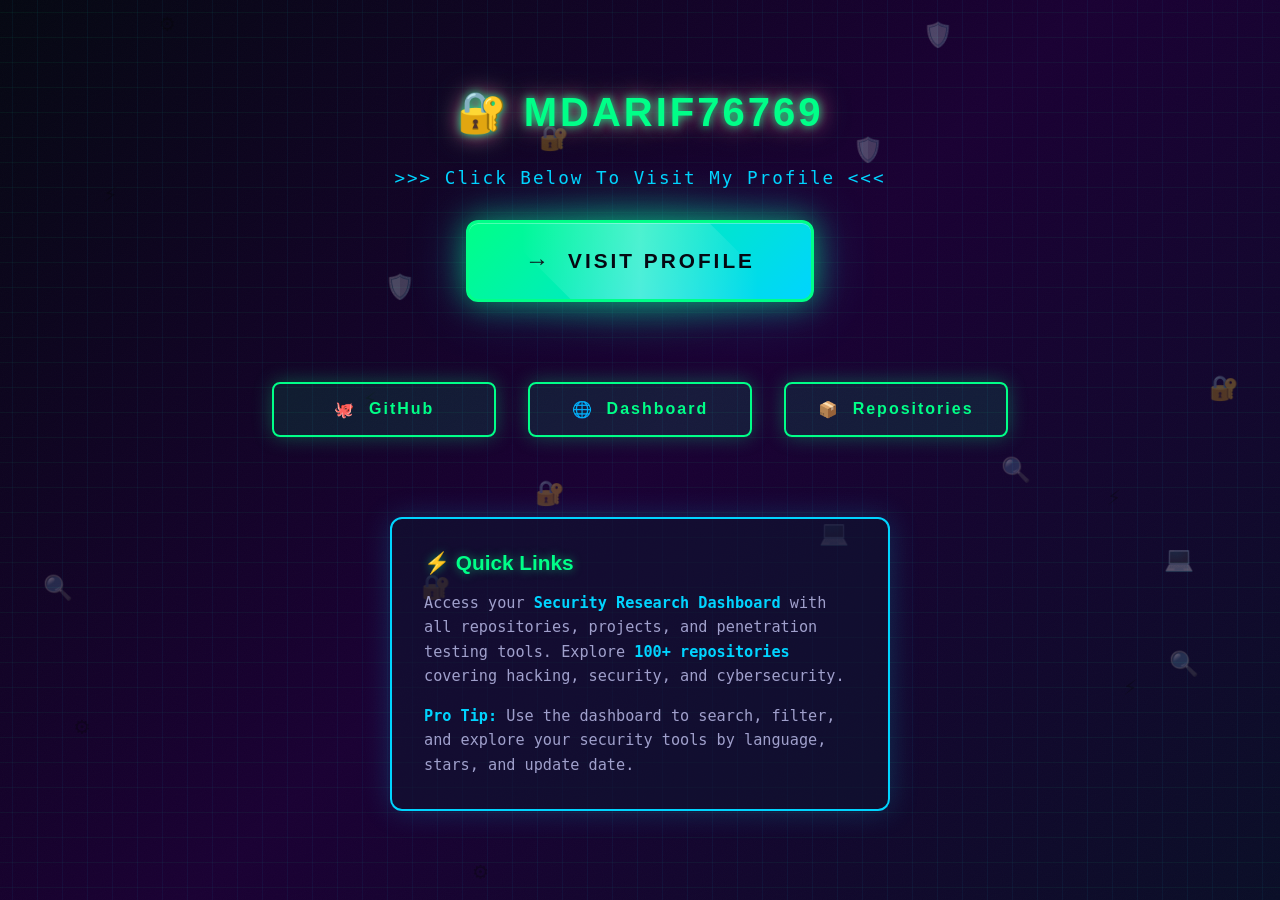
==== index.html @ 1390d9c1 "Update profile and dashboard links in index.html" ====
<!DOCTYPE html>
<html lang="en">
<head>
    <meta charset="UTF-8">
    <meta name="viewport" content="width=device-width, initial-scale=1.0">
    <title>MDARIF76769 - Profile Button</title>
    <style>
        * {
            margin: 0;
            padding: 0;
            box-sizing: border-box;
        }

        @import url('https://fonts.googleapis.com/css2?family=Orbitron:wght@400;700;900&family=IBM+Plex+Mono:wght@400;600&display=swap');

        :root {
            --primary: #00ff88;
            --secondary: #ff006e;
            --accent: #00d4ff;
            --dark-bg: #0a0e27;
            --darker-bg: #050812;
        }

        body {
            font-family: 'IBM Plex Mono', monospace;
            background: linear-gradient(135deg, #050812 0%, #1a0033 50%, #0a0e27 100%);
            background-attachment: fixed;
            min-height: 100vh;
            display: flex;
            justify-content: center;
            align-items: center;
            position: relative;
            overflow: hidden;
        }

        /* Animated background */
        body::before {
            content: '';
            position: fixed;
            top: 0;
            left: 0;
            width: 100%;
            height: 100%;
            background-image: 
                linear-gradient(0deg, transparent 24%, rgba(0, 255, 136, 0.05) 25%, rgba(0, 255, 136, 0.05) 26%, transparent 27%, transparent 74%, rgba(0, 255, 136, 0.05) 75%, rgba(0, 255, 136, 0.05) 76%, transparent 77%, transparent),
                linear-gradient(90deg, transparent 24%, rgba(0, 212, 255, 0.05) 25%, rgba(0, 212, 255, 0.05) 26%, transparent 27%, transparent 74%, rgba(0, 212, 255, 0.05) 75%, rgba(0, 212, 255, 0.05) 76%, transparent 77%, transparent);
            background-size: 50px 50px;
            pointer-events: none;
            animation: gridShift 20s linear infinite;
            z-index: 0;
        }

        @keyframes gridShift {
            0% { transform: translateY(0); }
            100% { transform: translateY(50px); }
        }

        /* Noise effect */
        body::after {
            content: '';
            position: fixed;
            top: 0;
            left: 0;
            width: 100%;
            height: 100%;
            background-image: url('data:image/svg+xml,<svg xmlns="http://www.w3.org/2000/svg" width="100" height="100"><filter id="noise"><feTurbulence type="fractalNoise" baseFrequency="0.9" numOctaves="4" result="noise" /></filter><rect width="100" height="100" fill="%23fff" filter="url(%23noise)" opacity="0.02"/></svg>');
            pointer-events: none;
            z-index: 1;
        }

        .container {
            position: relative;
            z-index: 2;
            display: flex;
            flex-direction: column;
            align-items: center;
            gap: 2rem;
            padding: 2rem;
        }

        .title {
            font-family: 'Orbitron', sans-serif;
            font-size: 2.5rem;
            font-weight: 900;
            color: #00ff88;
            text-shadow: 
                0 0 10px #00ff88,
                0 0 20px #ff006e,
                0 0 30px rgba(0, 255, 136, 0.5);
            letter-spacing: 3px;
            text-align: center;
            animation: titleGlow 4s ease-in-out infinite;
        }

        @keyframes titleGlow {
            0%, 100% {
                text-shadow: 
                    0 0 10px #00ff88,
                    0 0 20px #ff006e,
                    0 0 30px rgba(0, 255, 136, 0.5);
            }
            50% {
                text-shadow: 
                    0 0 20px #00ff88,
                    0 0 40px #ff006e,
                    0 0 60px rgba(0, 255, 136, 0.8);
            }
        }

        .subtitle {
            color: #00d4ff;
            font-size: 1.1rem;
            letter-spacing: 2px;
            text-align: center;
            animation: fadeIn 1.5s ease-out;
        }

        /* Main Button Container */
        .button-container {
            position: relative;
            display: inline-block;
        }

        /* Glowing background effect */
        .button-glow {
            position: absolute;
            top: 50%;
            left: 50%;
            transform: translate(-50%, -50%);
            width: 300px;
            height: 150px;
            background: radial-gradient(ellipse at center, rgba(0, 255, 136, 0.3) 0%, transparent 70%);
            border-radius: 50%;
            filter: blur(20px);
            animation: glowPulse 3s ease-in-out infinite;
            pointer-events: none;
            z-index: 0;
        }

        @keyframes glowPulse {
            0%, 100% {
                transform: translate(-50%, -50%) scale(1);
                opacity: 0.5;
            }
            50% {
                transform: translate(-50%, -50%) scale(1.3);
                opacity: 1;
            }
        }

        /* Main Button */
        .profile-btn {
            position: relative;
            z-index: 2;
            padding: 1.5rem 3.5rem;
            font-size: 1.3rem;
            font-family: 'Orbitron', sans-serif;
            font-weight: 700;
            letter-spacing: 3px;
            color: #050812;
            background: linear-gradient(135deg, #00ff88 0%, #00d4ff 100%);
            border: 3px solid #00ff88;
            border-radius: 12px;
            cursor: pointer;
            text-decoration: none;
            display: inline-flex;
            align-items: center;
            justify-content: center;
            gap: 1rem;
            transition: all 0.4s cubic-bezier(0.34, 1.56, 0.64, 1);
            box-shadow: 
                0 0 30px rgba(0, 255, 136, 0.5),
                0 0 60px rgba(0, 212, 255, 0.3),
                inset 0 1px 0 rgba(255, 255, 255, 0.3);
            transform: translateY(0);
            overflow: hidden;
            white-space: nowrap;
        }

        /* Button shine effect */
        .profile-btn::before {
            content: '';
            position: absolute;
            top: -50%;
            left: -50%;
            width: 200%;
            height: 200%;
            background: linear-gradient(45deg, transparent 30%, rgba(255, 255, 255, 0.3) 50%, transparent 70%);
            transform: rotate(45deg);
            animation: buttonShine 3s infinite;
        }

        @keyframes buttonShine {
            0% { transform: translateX(-100%) translateY(-100%) rotate(45deg); }
            100% { transform: translateX(100%) translateY(100%) rotate(45deg); }
        }

        .profile-btn:hover {
            transform: translateY(-8px) scale(1.05);
            border-color: #00d4ff;
            background: linear-gradient(135deg, #00d4ff 0%, #00ff88 100%);
            box-shadow: 
                0 15px 50px rgba(0, 255, 136, 0.6),
                0 0 80px rgba(0, 212, 255, 0.5),
                inset 0 1px 0 rgba(255, 255, 255, 0.5),
                0 0 40px rgba(255, 0, 110, 0.3);
        }

        .profile-btn:active {
            transform: translateY(-4px) scale(0.98);
            box-shadow: 
                0 5px 25px rgba(0, 255, 136, 0.4),
                0 0 50px rgba(0, 212, 255, 0.3),
                inset 0 2px 5px rgba(0, 0, 0, 0.2);
        }

        .btn-icon {
            font-size: 1.5rem;
            display: inline-block;
            animation: iconBounce 2s ease-in-out infinite;
        }

        @keyframes iconBounce {
            0%, 100% { transform: translateX(0); }
            50% { transform: translateX(8px); }
        }

        .profile-btn:hover .btn-icon {
            animation: iconBounce 0.6s ease-in-out infinite;
        }

        /* Text wrapper */
        .btn-text {
            position: relative;
            z-index: 3;
        }

        /* Alternative button styles */
        .buttons-grid {
            display: grid;
            grid-template-columns: repeat(auto-fit, minmax(200px, 1fr));
            gap: 2rem;
            margin-top: 3rem;
            max-width: 900px;
        }

        .alt-btn {
            padding: 1rem 2rem;
            font-size: 1rem;
            font-family: 'Orbitron', sans-serif;
            font-weight: 700;
            letter-spacing: 2px;
            color: #00ff88;
            background: rgba(0, 255, 136, 0.1);
            border: 2px solid #00ff88;
            border-radius: 8px;
            cursor: pointer;
            text-decoration: none;
            display: inline-flex;
            align-items: center;
            justify-content: center;
            gap: 0.8rem;
            transition: all 0.3s ease;
            box-shadow: 0 0 20px rgba(0, 255, 136, 0.3);
            position: relative;
            overflow: hidden;
        }

        .alt-btn::before {
            content: '';
            position: absolute;
            top: 0;
            left: -100%;
            width: 100%;
            height: 100%;
            background: linear-gradient(90deg, transparent, rgba(0, 255, 136, 0.3), transparent);
            transition: left 0.5s ease;
        }

        .alt-btn:hover::before {
            left: 100%;
        }

        .alt-btn:hover {
            border-color: #00d4ff;
            color: #00d4ff;
            background: rgba(0, 212, 255, 0.15);
            box-shadow: 0 0 30px rgba(0, 212, 255, 0.5);
            transform: translateY(-4px);
        }

        /* Info section */
        .info-section {
            margin-top: 3rem;
            padding: 2rem;
            background: rgba(15, 20, 49, 0.6);
            border: 2px solid #00d4ff;
            border-radius: 12px;
            max-width: 500px;
            box-shadow: 0 0 30px rgba(0, 212, 255, 0.2);
            animation: fadeIn 2s ease-out;
        }

        .info-section h3 {
            font-family: 'Orbitron', sans-serif;
            color: #00ff88;
            margin-bottom: 1rem;
            font-size: 1.3rem;
            text-shadow: 0 0 10px rgba(0, 255, 136, 0.5);
        }

        .info-section p {
            color: #a0a0cc;
            line-height: 1.6;
            font-size: 0.95rem;
        }

        .info-section p strong {
            color: #00d4ff;
        }

        /* Animations */
        @keyframes fadeIn {
            from {
                opacity: 0;
                transform: translateY(20px);
            }
            to {
                opacity: 1;
                transform: translateY(0);
            }
        }

        /* Responsive */
        @media (max-width: 768px) {
            .title {
                font-size: 1.8rem;
            }

            .profile-btn {
                padding: 1.2rem 2.5rem;
                font-size: 1.1rem;
            }

            .button-glow {
                width: 200px;
                height: 100px;
            }

            .buttons-grid {
                grid-template-columns: 1fr;
            }
        }

        /* Floating particles effect */
        .particle {
            position: fixed;
            pointer-events: none;
            opacity: 0.3;
            font-size: 1.5rem;
        }
    </style>
</head>
<body>
    <div class="container">
        <h1 class="title">🔐 MDARIF76769</h1>
        <p class="subtitle">>>> Click Below To Visit My Profile <<<</p>

        <!-- Main Button -->
        <div class="button-container">
            <div class="button-glow"></div>
            <a href="https://mdarif76769.github.io/mdarif76769/Dashbord.html" target="_blank" class="profile-btn">
                <span class="btn-icon">→</span>
                <span class="btn-text">VISIT PROFILE</span>
            </a>
        </div>

        <!-- Alternative Buttons -->
        <div class="buttons-grid">
            <a href="https://github.com/mdarif76769" target="_blank" class="alt-btn">
                <span>🐙</span>
                <span>GitHub</span>
            </a>
            <a href="https://mdarif76769.github.io/mdarif76769/Dashbord.html" target="_blank" class="alt-btn">
                <span>🌐</span>
                <span>Dashboard</span>
            </a>
            <a href="https://github.com/mdarif76769?tab=repositories" target="_blank" class="alt-btn">
                <span>📦</span>
                <span>Repositories</span>
            </a>
        </div>

        <!-- Info Section -->
        <div class="info-section">
            <h3>⚡ Quick Links</h3>
            <p>
                Access your <strong>Security Research Dashboard</strong> with all repositories, 
                projects, and penetration testing tools. Explore <strong>100+ repositories</strong> 
                covering hacking, security, and cybersecurity.
            </p>
            <p style="margin-top: 1rem;">
                <strong>Pro Tip:</strong> Use the dashboard to search, filter, and explore your 
                security tools by language, stars, and update date.
            </p>
        </div>
    </div>

    <script>
        // Create floating particles
        function createParticles() {
            const container = document.body;
            const particleCount = 20;
            const characters = ['⚡', '🔐', '💻', '🔍', '⚙️', '🛡️'];

            for (let i = 0; i < particleCount; i++) {
                const particle = document.createElement('div');
                particle.className = 'particle';
                particle.textContent = characters[Math.floor(Math.random() * characters.length)];
                particle.style.left = Math.random() * 100 + '%';
                particle.style.top = Math.random() * 100 + '%';
                particle.style.animation = `float ${5 + Math.random() * 5}s ease-in-out infinite`;
                
                container.appendChild(particle);
            }
        }

        // Add floating animation
        const style = document.createElement('style');
        style.textContent = `
            @keyframes float {
                0%, 100% { transform: translateY(0) rotate(0deg); opacity: 0.3; }
                50% { transform: translateY(-30px) rotate(10deg); opacity: 0.6; }
            }
        `;
        document.head.appendChild(style);

        createParticles();

        // Button click animation
        const mainBtn = document.querySelector('.profile-btn');
        mainBtn.addEventListener('click', function(e) {
            // Create ripple effect
            const ripple = document.createElement('span');
            const rect = this.getBoundingClientRect();
            const size = Math.max(rect.width, rect.height);
            const x = e.clientX - rect.left - size / 2;
            const y = e.clientY - rect.top - size / 2;

            ripple.style.width = ripple.style.height = size + 'px';
            ripple.style.left = x + 'px';
            ripple.style.top = y + 'px';
        });

        // Smooth scroll for mobile
        document.querySelectorAll('a').forEach(link => {
            link.addEventListener('click', function(e) {
                // Allow normal navigation
                console.log('Navigating to:', this.href);
            });
        });
    </script>
</body>
</html>
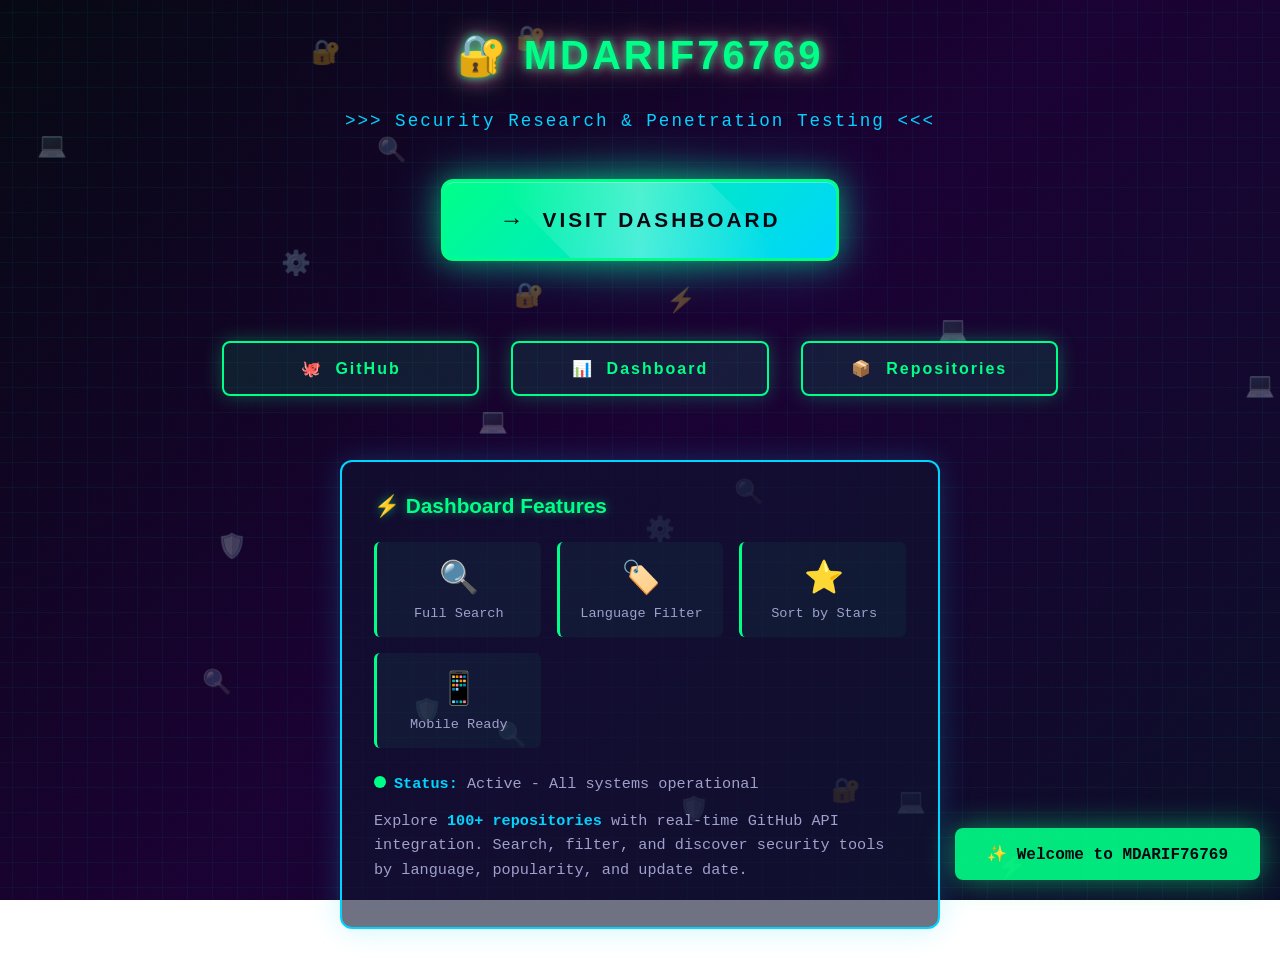
==== commit 09b5a90f: "Update title and button for security dashboard" ====
--- a/index.html
+++ b/index.html
@@ -3,7 +3,7 @@
 <head>
     <meta charset="UTF-8">
     <meta name="viewport" content="width=device-width, initial-scale=1.0">
-    <title>MDARIF76769 - Profile Button</title>
+    <title>MDARIF76769 - Security Dashboard</title>
     <style>
         * {
             margin: 0;
@@ -55,7 +55,6 @@
             100% { transform: translateY(50px); }
         }
 
-        /* Noise effect */
         body::after {
             content: '';
             position: fixed;
@@ -76,16 +75,18 @@
             align-items: center;
             gap: 2rem;
             padding: 2rem;
+            max-width: 900px;
+            width: 100%;
         }
 
         .title {
             font-family: 'Orbitron', sans-serif;
             font-size: 2.5rem;
             font-weight: 900;
-            color: #00ff88;
+            color: var(--primary);
             text-shadow: 
-                0 0 10px #00ff88,
-                0 0 20px #ff006e,
+                0 0 10px var(--primary),
+                0 0 20px var(--secondary),
                 0 0 30px rgba(0, 255, 136, 0.5);
             letter-spacing: 3px;
             text-align: center;
@@ -95,33 +96,32 @@
         @keyframes titleGlow {
             0%, 100% {
                 text-shadow: 
-                    0 0 10px #00ff88,
-                    0 0 20px #ff006e,
+                    0 0 10px var(--primary),
+                    0 0 20px var(--secondary),
                     0 0 30px rgba(0, 255, 136, 0.5);
             }
             50% {
                 text-shadow: 
-                    0 0 20px #00ff88,
-                    0 0 40px #ff006e,
+                    0 0 20px var(--primary),
+                    0 0 40px var(--secondary),
                     0 0 60px rgba(0, 255, 136, 0.8);
             }
         }
 
         .subtitle {
-            color: #00d4ff;
+            color: var(--accent);
             font-size: 1.1rem;
             letter-spacing: 2px;
             text-align: center;
             animation: fadeIn 1.5s ease-out;
         }
 
-        /* Main Button Container */
         .button-container {
             position: relative;
             display: inline-block;
-        }
-
-        /* Glowing background effect */
+            margin: 1rem 0;
+        }
+
         .button-glow {
             position: absolute;
             top: 50%;
@@ -148,7 +148,6 @@
             }
         }
 
-        /* Main Button */
         .profile-btn {
             position: relative;
             z-index: 2;
@@ -157,9 +156,9 @@
             font-family: 'Orbitron', sans-serif;
             font-weight: 700;
             letter-spacing: 3px;
-            color: #050812;
-            background: linear-gradient(135deg, #00ff88 0%, #00d4ff 100%);
-            border: 3px solid #00ff88;
+            color: var(--darker-bg);
+            background: linear-gradient(135deg, var(--primary) 0%, var(--accent) 100%);
+            border: 3px solid var(--primary);
             border-radius: 12px;
             cursor: pointer;
             text-decoration: none;
@@ -177,7 +176,6 @@
             white-space: nowrap;
         }
 
-        /* Button shine effect */
         .profile-btn::before {
             content: '';
             position: absolute;
@@ -197,8 +195,8 @@
 
         .profile-btn:hover {
             transform: translateY(-8px) scale(1.05);
-            border-color: #00d4ff;
-            background: linear-gradient(135deg, #00d4ff 0%, #00ff88 100%);
+            border-color: var(--accent);
+            background: linear-gradient(135deg, var(--accent) 0%, var(--primary) 100%);
             box-shadow: 
                 0 15px 50px rgba(0, 255, 136, 0.6),
                 0 0 80px rgba(0, 212, 255, 0.5),
@@ -208,10 +206,11 @@
 
         .profile-btn:active {
             transform: translateY(-4px) scale(0.98);
-            box-shadow: 
-                0 5px 25px rgba(0, 255, 136, 0.4),
-                0 0 50px rgba(0, 212, 255, 0.3),
-                inset 0 2px 5px rgba(0, 0, 0, 0.2);
+        }
+
+        .profile-btn.loading {
+            pointer-events: none;
+            opacity: 0.8;
         }
 
         .btn-icon {
@@ -229,19 +228,17 @@
             animation: iconBounce 0.6s ease-in-out infinite;
         }
 
-        /* Text wrapper */
         .btn-text {
             position: relative;
             z-index: 3;
         }
 
-        /* Alternative button styles */
         .buttons-grid {
             display: grid;
             grid-template-columns: repeat(auto-fit, minmax(200px, 1fr));
             gap: 2rem;
-            margin-top: 3rem;
-            max-width: 900px;
+            margin-top: 2rem;
+            width: 100%;
         }
 
         .alt-btn {
@@ -250,9 +247,9 @@
             font-family: 'Orbitron', sans-serif;
             font-weight: 700;
             letter-spacing: 2px;
-            color: #00ff88;
+            color: var(--primary);
             background: rgba(0, 255, 136, 0.1);
-            border: 2px solid #00ff88;
+            border: 2px solid var(--primary);
             border-radius: 8px;
             cursor: pointer;
             text-decoration: none;
@@ -282,28 +279,28 @@
         }
 
         .alt-btn:hover {
-            border-color: #00d4ff;
-            color: #00d4ff;
+            border-color: var(--accent);
+            color: var(--accent);
             background: rgba(0, 212, 255, 0.15);
             box-shadow: 0 0 30px rgba(0, 212, 255, 0.5);
             transform: translateY(-4px);
         }
 
-        /* Info section */
         .info-section {
-            margin-top: 3rem;
+            margin-top: 2rem;
             padding: 2rem;
             background: rgba(15, 20, 49, 0.6);
-            border: 2px solid #00d4ff;
+            border: 2px solid var(--accent);
             border-radius: 12px;
-            max-width: 500px;
+            width: 100%;
+            max-width: 600px;
             box-shadow: 0 0 30px rgba(0, 212, 255, 0.2);
             animation: fadeIn 2s ease-out;
         }
 
         .info-section h3 {
             font-family: 'Orbitron', sans-serif;
-            color: #00ff88;
+            color: var(--primary);
             margin-bottom: 1rem;
             font-size: 1.3rem;
             text-shadow: 0 0 10px rgba(0, 255, 136, 0.5);
@@ -313,22 +310,80 @@
             color: #a0a0cc;
             line-height: 1.6;
             font-size: 0.95rem;
+            margin-bottom: 0.8rem;
         }
 
         .info-section p strong {
-            color: #00d4ff;
-        }
-
-        /* Animations */
-        @keyframes fadeIn {
+            color: var(--accent);
+        }
+
+        /* Toast Notification */
+        .toast {
+            position: fixed;
+            bottom: 20px;
+            right: 20px;
+            background: rgba(0, 255, 136, 0.9);
+            color: var(--darker-bg);
+            padding: 1rem 2rem;
+            border-radius: 8px;
+            font-weight: bold;
+            z-index: 1000;
+            animation: slideIn 0.3s ease;
+            box-shadow: 0 0 30px rgba(0, 255, 136, 0.5);
+        }
+
+        @keyframes slideIn {
             from {
+                transform: translateX(400px);
                 opacity: 0;
-                transform: translateY(20px);
             }
             to {
+                transform: translateX(0);
                 opacity: 1;
-                transform: translateY(0);
-            }
+            }
+        }
+
+        /* Loading spinner */
+        .spinner {
+            display: inline-block;
+            width: 20px;
+            height: 20px;
+            border: 3px solid rgba(0, 255, 136, 0.3);
+            border-top: 3px solid var(--primary);
+            border-radius: 50%;
+            animation: spin 1s linear infinite;
+        }
+
+        @keyframes spin {
+            0% { transform: rotate(0deg); }
+            100% { transform: rotate(360deg); }
+        }
+
+        /* Feature list */
+        .features {
+            display: grid;
+            grid-template-columns: repeat(auto-fit, minmax(150px, 1fr));
+            gap: 1rem;
+            margin-top: 1.5rem;
+        }
+
+        .feature {
+            background: rgba(0, 255, 136, 0.05);
+            border-left: 3px solid var(--primary);
+            padding: 1rem;
+            border-radius: 6px;
+            text-align: center;
+            color: var(--text-secondary);
+        }
+
+        .feature-icon {
+            font-size: 2rem;
+            margin-bottom: 0.5rem;
+        }
+
+        .feature-text {
+            font-size: 0.85rem;
+            color: #a0a0cc;
         }
 
         /* Responsive */
@@ -350,42 +405,75 @@
             .buttons-grid {
                 grid-template-columns: 1fr;
             }
-        }
-
-        /* Floating particles effect */
+
+            .toast {
+                right: 10px;
+                left: 10px;
+                bottom: 10px;
+            }
+        }
+
+        /* Particle effect */
         .particle {
             position: fixed;
             pointer-events: none;
             opacity: 0.3;
             font-size: 1.5rem;
         }
+
+        /* Status indicator */
+        .status {
+            display: inline-block;
+            width: 12px;
+            height: 12px;
+            background: var(--primary);
+            border-radius: 50%;
+            margin-right: 0.5rem;
+            animation: pulse 2s ease-in-out infinite;
+        }
+
+        @keyframes pulse {
+            0%, 100% { opacity: 1; }
+            50% { opacity: 0.5; }
+        }
+
+        @keyframes fadeIn {
+            from {
+                opacity: 0;
+                transform: translateY(20px);
+            }
+            to {
+                opacity: 1;
+                transform: translateY(0);
+            }
+        }
     </style>
 </head>
 <body>
     <div class="container">
         <h1 class="title">🔐 MDARIF76769</h1>
-        <p class="subtitle">>>> Click Below To Visit My Profile <<<</p>
+        <p class="subtitle">>>> Security Research & Penetration Testing <<<</p>
 
         <!-- Main Button -->
         <div class="button-container">
             <div class="button-glow"></div>
-            <a href="https://mdarif76769.github.io/mdarif76769/Dashbord.html" target="_blank" class="profile-btn">
+            <button class="profile-btn" id="mainBtn" onclick="navigateTo('dashboard')">
                 <span class="btn-icon">→</span>
-                <span class="btn-text">VISIT PROFILE</span>
-            </a>
+                <span class="btn-text">VISIT DASHBOARD</span>
+            </button>
         </div>
 
         <!-- Alternative Buttons -->
         <div class="buttons-grid">
-            <a href="https://github.com/mdarif76769" target="_blank" class="alt-btn">
+            <a href="https://github.com/mdarif76769" target="_blank" class="alt-btn" onclick="trackClick('github')">
                 <span>🐙</span>
                 <span>GitHub</span>
             </a>
-            <a href="https://mdarif76769.github.io/mdarif76769/Dashbord.html" target="_blank" class="alt-btn">
-                <span>🌐</span>
+            <button class="alt-btn" onclick="navigateTo('dashboard')">
+                <span>📊</span>
                 <span>Dashboard</span>
-            </a>
-            <a href="https://github.com/mdarif76769?tab=repositories" target="_blank" class="alt-btn">
+            </button>
+            <a href="https://github.com/mdarif76769?tab=repositories" target="_blank" class="alt-btn" onclick="trackClick('repos')">
                 <span>📦</span>
                 <span>Repositories</span>
             </a>
@@ -393,20 +481,47 @@
 
         <!-- Info Section -->
         <div class="info-section">
-            <h3>⚡ Quick Links</h3>
+            <h3>⚡ Dashboard Features</h3>
+            
+            <div class="features">
+                <div class="feature">
+                    <div class="feature-icon">🔍</div>
+                    <div class="feature-text">Full Search</div>
+                </div>
+                <div class="feature">
+                    <div class="feature-icon">🏷️</div>
+                    <div class="feature-text">Language Filter</div>
+                </div>
+                <div class="feature">
+                    <div class="feature-icon">⭐</div>
+                    <div class="feature-text">Sort by Stars</div>
+                </div>
+                <div class="feature">
+                    <div class="feature-icon">📱</div>
+                    <div class="feature-text">Mobile Ready</div>
+                </div>
+            </div>
+
+            <p style="margin-top: 1.5rem;">
+                <span class="status"></span><strong>Status:</strong> Active - All systems operational
+            </p>
+            
             <p>
-                Access your <strong>Security Research Dashboard</strong> with all repositories, 
-                projects, and penetration testing tools. Explore <strong>100+ repositories</strong> 
-                covering hacking, security, and cybersecurity.
-            </p>
-            <p style="margin-top: 1rem;">
-                <strong>Pro Tip:</strong> Use the dashboard to search, filter, and explore your 
-                security tools by language, stars, and update date.
+                Explore <strong>100+ repositories</strong> with real-time GitHub API integration. 
+                Search, filter, and discover security tools by language, popularity, and update date.
             </p>
         </div>
     </div>
 
     <script>
+        // Configuration
+        const CONFIG = {
+            dashboardURL: 'https://mdarif76769.github.io/mdarif76769/Dashbord.html',
+            githubURL: 'https://github.com/mdarif76769',
+            reposURL: 'https://github.com/mdarif76769?tab=repositories',
+            fallbackURL: 'https://github.com/mdarif76769' // Fallback if dashboard URL fails
+        };
+
         // Create floating particles
         function createParticles() {
             const container = document.body;
@@ -437,28 +552,81 @@
 
         createParticles();
 
-        // Button click animation
-        const mainBtn = document.querySelector('.profile-btn');
-        mainBtn.addEventListener('click', function(e) {
-            // Create ripple effect
-            const ripple = document.createElement('span');
-            const rect = this.getBoundingClientRect();
-            const size = Math.max(rect.width, rect.height);
-            const x = e.clientX - rect.left - size / 2;
-            const y = e.clientY - rect.top - size / 2;
-
-            ripple.style.width = ripple.style.height = size + 'px';
-            ripple.style.left = x + 'px';
-            ripple.style.top = y + 'px';
+        // Show toast notification
+        function showToast(message, type = 'success') {
+            const toast = document.createElement('div');
+            toast.className = 'toast';
+            toast.textContent = message;
+            document.body.appendChild(toast);
+
+            setTimeout(() => {
+                toast.style.animation = 'slideOut 0.3s ease';
+                setTimeout(() => toast.remove(), 300);
+            }, 3000);
+        }
+
+        // Navigate to dashboard with fallback
+        function navigateTo(target) {
+            const btn = document.getElementById('mainBtn');
+            
+            if (target === 'dashboard') {
+                btn.classList.add('loading');
+                btn.innerHTML = '<span class="spinner"></span> <span class="btn-text">LOADING...</span>';
+
+                // Try primary URL
+                setTimeout(() => {
+                    window.location.href = CONFIG.dashboardURL;
+                    
+                    // Fallback after 3 seconds
+                    setTimeout(() => {
+                        if (document.hidden === false) {
+                            showToast('⚠️ Trying fallback...');
+                            window.location.href = CONFIG.fallbackURL;
+                        }
+                    }, 3000);
+                }, 500);
+            }
+        }
+
+        // Track clicks
+        function trackClick(source) {
+            console.log('Navigating to:', source);
+        }
+
+        // Check if dashboard URL is accessible
+        function checkDashboardAccess() {
+            fetch(CONFIG.dashboardURL, { method: 'HEAD' })
+                .then(response => {
+                    if (!response.ok) {
+                        console.warn('Dashboard URL may not be accessible');
+                    }
+                })
+                .catch(error => {
+                    console.warn('Dashboard check failed:', error);
+                });
+        }
+
+        // Keyboard shortcut
+        document.addEventListener('keydown', (e) => {
+            if (e.key === 'Enter' && e.ctrlKey) {
+                navigateTo('dashboard');
+            }
         });
 
-        // Smooth scroll for mobile
-        document.querySelectorAll('a').forEach(link => {
-            link.addEventListener('click', function(e) {
-                // Allow normal navigation
-                console.log('Navigating to:', this.href);
+        // Initialize
+        window.addEventListener('load', () => {
+            checkDashboardAccess();
+            showToast('✨ Welcome to MDARIF76769');
+        });
+
+        // Add copy to clipboard functionality
+        function copyToClipboard(text) {
+            navigator.clipboard.writeText(text).then(() => {
+                showToast('✅ Link copied!');
+            }).catch(() => {
+                showToast('❌ Copy failed');
             });
-        });
+        }
     </script>
 </body>
 </html>
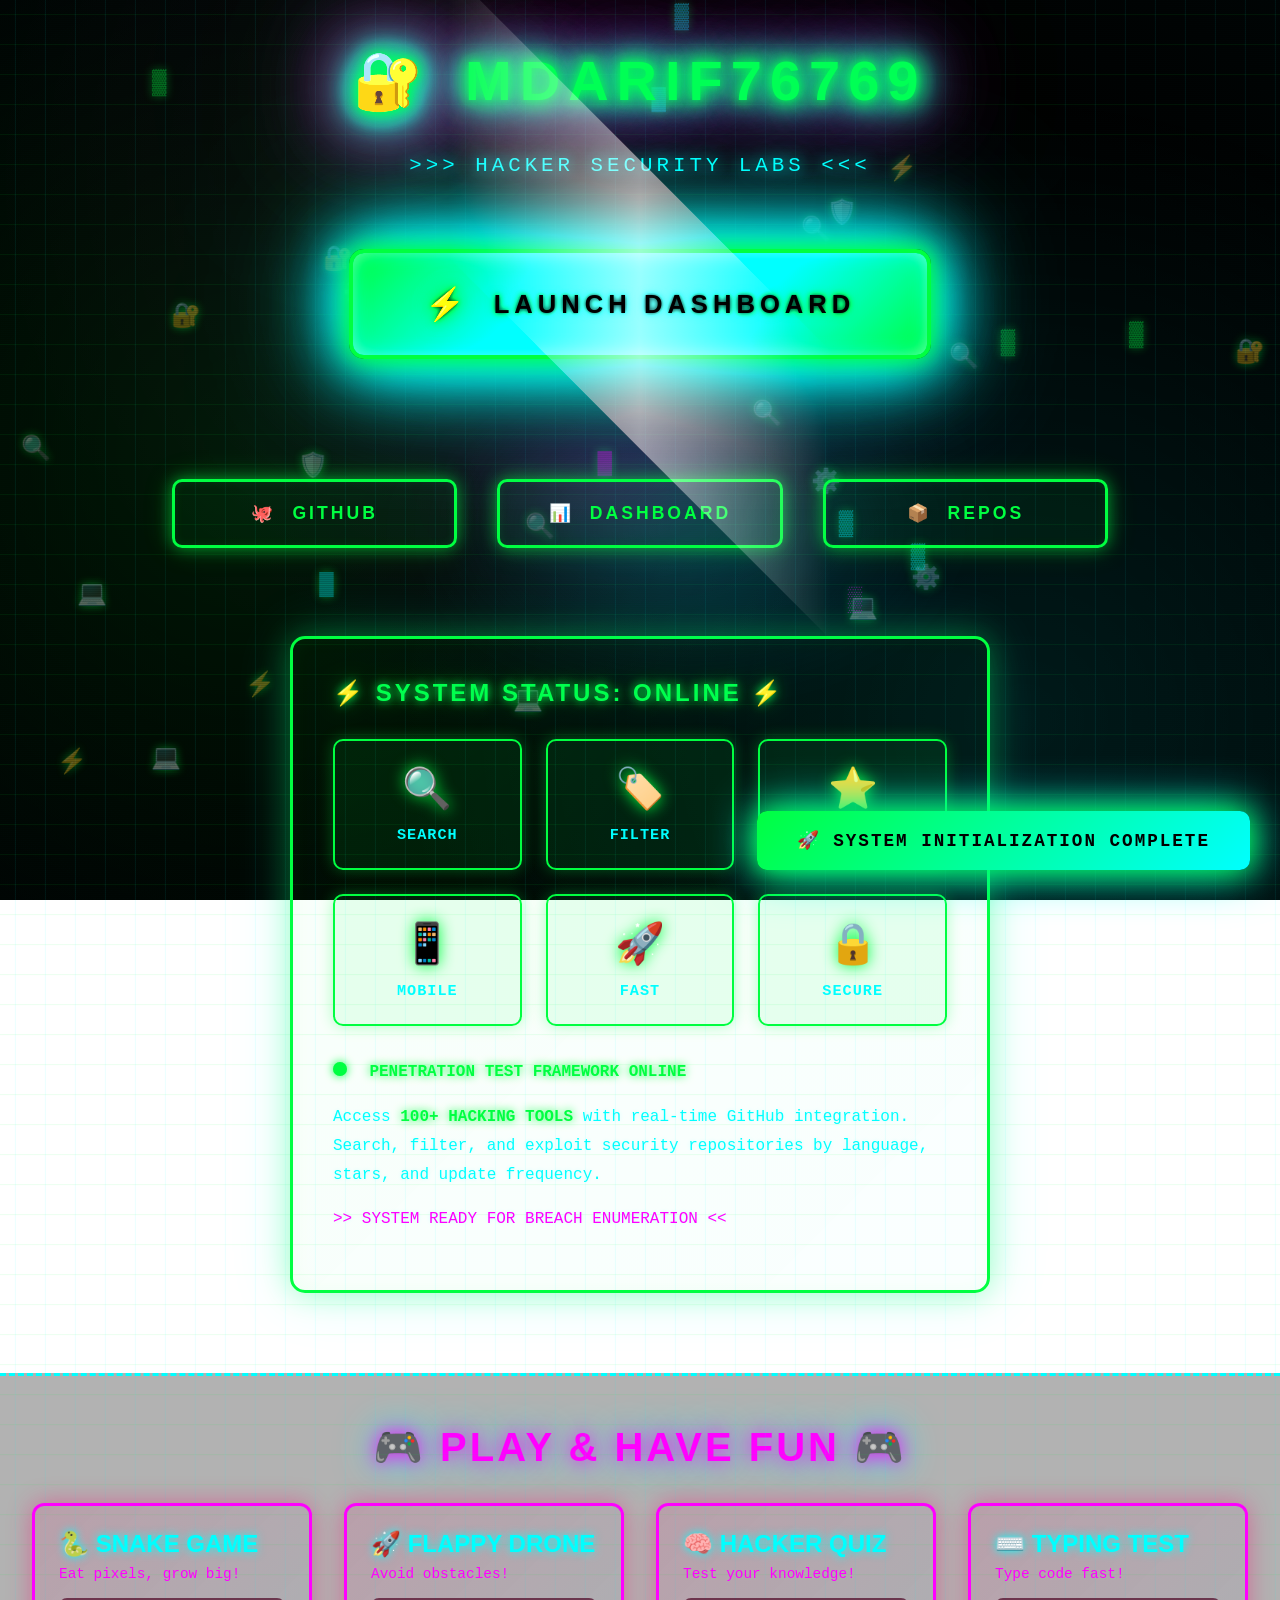
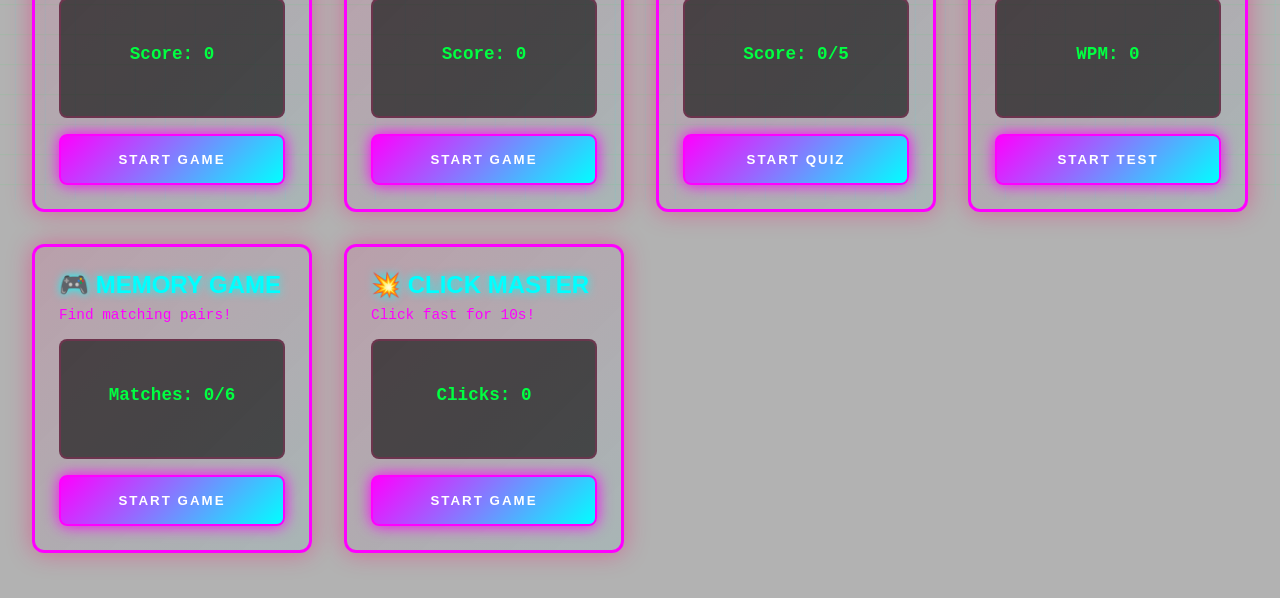
==== commit 2a6d01f3: "Update index.html" ====
--- a/index.html
+++ b/index.html
@@ -3,7 +3,7 @@
 <head>
     <meta charset="UTF-8">
     <meta name="viewport" content="width=device-width, initial-scale=1.0">
-    <title>MDARIF76769 - Security Dashboard</title>
+    <title>MDARIF76769 - Hacker Dashboard</title>
     <style>
         * {
             margin: 0;
@@ -11,48 +11,59 @@
             box-sizing: border-box;
         }
 
-        @import url('https://fonts.googleapis.com/css2?family=Orbitron:wght@400;700;900&family=IBM+Plex+Mono:wght@400;600&display=swap');
+        @import url('https://fonts.googleapis.com/css2?family=Orbitron:wght@400;700;900&family=Space+Mono:wght@400;700&family=IBM+Plex+Mono:wght@400;600&display=swap');
 
         :root {
-            --primary: #00ff88;
-            --secondary: #ff006e;
-            --accent: #00d4ff;
-            --dark-bg: #0a0e27;
-            --darker-bg: #050812;
+            --neon-green: #00ff41;
+            --neon-cyan: #00ffff;
+            --neon-magenta: #ff00ff;
+            --neon-purple: #b300ff;
+            --neon-blue: #0088ff;
+            --dark-bg: #000000;
+            --darker-bg: #0a0014;
+            --grid-color: #00ff41;
+            --text-bright: #ffffff;
+            --text-secondary: #00ffff;
+        }
+
+        html, body {
+            height: 100%;
+            width: 100%;
         }
 
         body {
             font-family: 'IBM Plex Mono', monospace;
-            background: linear-gradient(135deg, #050812 0%, #1a0033 50%, #0a0e27 100%);
+            background: radial-gradient(ellipse at center, #0a0014 0%, #000000 50%, #000505 100%);
             background-attachment: fixed;
             min-height: 100vh;
             display: flex;
-            justify-content: center;
-            align-items: center;
+            flex-direction: column;
             position: relative;
-            overflow: hidden;
-        }
-
-        /* Animated background */
+            overflow-x: hidden;
+            color: var(--text-bright);
+        }
+
+        /* Multiple layer animated background */
         body::before {
             content: '';
             position: fixed;
             top: 0;
             left: 0;
-            width: 100%;
-            height: 100%;
+            width: 200%;
+            height: 200%;
             background-image: 
-                linear-gradient(0deg, transparent 24%, rgba(0, 255, 136, 0.05) 25%, rgba(0, 255, 136, 0.05) 26%, transparent 27%, transparent 74%, rgba(0, 255, 136, 0.05) 75%, rgba(0, 255, 136, 0.05) 76%, transparent 77%, transparent),
-                linear-gradient(90deg, transparent 24%, rgba(0, 212, 255, 0.05) 25%, rgba(0, 212, 255, 0.05) 26%, transparent 27%, transparent 74%, rgba(0, 212, 255, 0.05) 75%, rgba(0, 212, 255, 0.05) 76%, transparent 77%, transparent);
-            background-size: 50px 50px;
+                linear-gradient(0deg, transparent 24%, rgba(0, 255, 65, 0.08) 25%, rgba(0, 255, 65, 0.08) 26%, transparent 27%, transparent 74%, rgba(0, 255, 65, 0.08) 75%, rgba(0, 255, 65, 0.08) 76%, transparent 77%, transparent),
+                linear-gradient(90deg, transparent 24%, rgba(0, 255, 255, 0.08) 25%, rgba(0, 255, 255, 0.08) 26%, transparent 27%, transparent 74%, rgba(0, 255, 255, 0.08) 75%, rgba(0, 255, 255, 0.08) 76%, transparent 77%, transparent);
+            background-size: 60px 60px;
             pointer-events: none;
-            animation: gridShift 20s linear infinite;
+            animation: gridMove 20s linear infinite;
             z-index: 0;
-        }
-
-        @keyframes gridShift {
-            0% { transform: translateY(0); }
-            100% { transform: translateY(50px); }
+            opacity: 0.9;
+        }
+
+        @keyframes gridMove {
+            0% { transform: translate(0, 0); }
+            100% { transform: translate(60px, 60px); }
         }
 
         body::after {
@@ -62,9 +73,41 @@
             left: 0;
             width: 100%;
             height: 100%;
-            background-image: url('data:image/svg+xml,<svg xmlns="http://www.w3.org/2000/svg" width="100" height="100"><filter id="noise"><feTurbulence type="fractalNoise" baseFrequency="0.9" numOctaves="4" result="noise" /></filter><rect width="100" height="100" fill="%23fff" filter="url(%23noise)" opacity="0.02"/></svg>');
+            background: radial-gradient(circle at 20% 50%, rgba(0, 255, 65, 0.1) 0%, transparent 50%),
+                        radial-gradient(circle at 80% 80%, rgba(0, 255, 255, 0.1) 0%, transparent 50%),
+                        radial-gradient(circle at 40% 20%, rgba(255, 0, 255, 0.05) 0%, transparent 50%);
             pointer-events: none;
             z-index: 1;
+            animation: ambientShift 10s ease-in-out infinite;
+        }
+
+        @keyframes ambientShift {
+            0%, 100% { opacity: 0.3; }
+            50% { opacity: 0.6; }
+        }
+
+        /* Scanlines effect */
+        .scanlines {
+            position: fixed;
+            top: 0;
+            left: 0;
+            width: 100%;
+            height: 100%;
+            background: repeating-linear-gradient(
+                0deg,
+                rgba(0, 0, 0, 0.15),
+                rgba(0, 0, 0, 0.15) 1px,
+                transparent 1px,
+                transparent 2px
+            );
+            pointer-events: none;
+            z-index: 1;
+            animation: scanlineMove 8s linear infinite;
+        }
+
+        @keyframes scanlineMove {
+            0% { transform: translateY(0); }
+            100% { transform: translateY(10px); }
         }
 
         .container {
@@ -73,109 +116,184 @@
             display: flex;
             flex-direction: column;
             align-items: center;
-            gap: 2rem;
-            padding: 2rem;
-            max-width: 900px;
+            gap: 2.5rem;
+            padding: 3rem 2rem;
+            max-width: 1000px;
             width: 100%;
-        }
-
+            margin: 0 auto;
+        }
+
+        /* Main Title with extreme glow */
         .title {
             font-family: 'Orbitron', sans-serif;
-            font-size: 2.5rem;
+            font-size: 3.5rem;
             font-weight: 900;
-            color: var(--primary);
-            text-shadow: 
-                0 0 10px var(--primary),
-                0 0 20px var(--secondary),
-                0 0 30px rgba(0, 255, 136, 0.5);
-            letter-spacing: 3px;
+            color: var(--neon-green);
+            letter-spacing: 8px;
             text-align: center;
-            animation: titleGlow 4s ease-in-out infinite;
-        }
-
-        @keyframes titleGlow {
+            text-transform: uppercase;
+            animation: titleGlowExtreme 3s ease-in-out infinite, titleFloat 4s ease-in-out infinite;
+            text-shadow:
+                0 0 10px var(--neon-green),
+                0 0 20px var(--neon-green),
+                0 0 30px var(--neon-green),
+                0 0 40px var(--neon-cyan),
+                0 0 60px var(--neon-cyan),
+                0 0 80px var(--neon-magenta),
+                0 0 100px var(--neon-magenta),
+                0 0 150px rgba(0, 255, 65, 0.8),
+                0 0 200px rgba(0, 255, 255, 0.6);
+            filter: brightness(1.3);
+            word-spacing: 10px;
+        }
+
+        @keyframes titleGlowExtreme {
             0%, 100% {
-                text-shadow: 
-                    0 0 10px var(--primary),
-                    0 0 20px var(--secondary),
-                    0 0 30px rgba(0, 255, 136, 0.5);
+                text-shadow:
+                    0 0 10px var(--neon-green),
+                    0 0 20px var(--neon-green),
+                    0 0 30px var(--neon-green),
+                    0 0 40px var(--neon-cyan),
+                    0 0 60px var(--neon-cyan),
+                    0 0 80px var(--neon-magenta),
+                    0 0 100px var(--neon-magenta),
+                    0 0 150px rgba(0, 255, 65, 0.8),
+                    0 0 200px rgba(0, 255, 255, 0.6);
             }
             50% {
-                text-shadow: 
-                    0 0 20px var(--primary),
-                    0 0 40px var(--secondary),
-                    0 0 60px rgba(0, 255, 136, 0.8);
-            }
+                text-shadow:
+                    0 0 20px var(--neon-green),
+                    0 0 30px var(--neon-green),
+                    0 0 40px var(--neon-green),
+                    0 0 60px var(--neon-cyan),
+                    0 0 80px var(--neon-cyan),
+                    0 0 100px var(--neon-cyan),
+                    0 0 120px var(--neon-magenta),
+                    0 0 150px var(--neon-magenta),
+                    0 0 200px rgba(0, 255, 65, 1),
+                    0 0 250px rgba(0, 255, 255, 0.8);
+            }
+        }
+
+        @keyframes titleFloat {
+            0%, 100% { transform: translateY(0px); }
+            50% { transform: translateY(-10px); }
         }
 
         .subtitle {
-            color: var(--accent);
-            font-size: 1.1rem;
-            letter-spacing: 2px;
+            color: var(--neon-cyan);
+            font-size: 1.3rem;
+            letter-spacing: 4px;
             text-align: center;
-            animation: fadeIn 1.5s ease-out;
-        }
-
+            text-transform: uppercase;
+            animation: subtitlePulse 2s ease-in-out infinite;
+            text-shadow: 0 0 15px var(--neon-cyan), 0 0 30px rgba(0, 255, 255, 0.5);
+            filter: brightness(1.2);
+        }
+
+        @keyframes subtitlePulse {
+            0%, 100% { opacity: 0.8; filter: brightness(1.2); }
+            50% { opacity: 1; filter: brightness(1.4); }
+        }
+
+        /* Button container with extreme glow */
         .button-container {
             position: relative;
             display: inline-block;
-            margin: 1rem 0;
-        }
-
-        .button-glow {
+            margin: 2rem 0;
+        }
+
+        .glow-layer {
             position: absolute;
             top: 50%;
             left: 50%;
             transform: translate(-50%, -50%);
-            width: 300px;
-            height: 150px;
-            background: radial-gradient(ellipse at center, rgba(0, 255, 136, 0.3) 0%, transparent 70%);
-            border-radius: 50%;
-            filter: blur(20px);
-            animation: glowPulse 3s ease-in-out infinite;
             pointer-events: none;
             z-index: 0;
         }
 
-        @keyframes glowPulse {
-            0%, 100% {
-                transform: translate(-50%, -50%) scale(1);
-                opacity: 0.5;
-            }
-            50% {
-                transform: translate(-50%, -50%) scale(1.3);
-                opacity: 1;
-            }
-        }
-
+        .glow-1 {
+            width: 400px;
+            height: 200px;
+            background: radial-gradient(ellipse at center, rgba(0, 255, 65, 0.4) 0%, transparent 70%);
+            border-radius: 50%;
+            filter: blur(40px);
+            animation: glowPulseGreen 3s ease-in-out infinite;
+        }
+
+        .glow-2 {
+            position: absolute;
+            width: 500px;
+            height: 250px;
+            background: radial-gradient(ellipse at center, rgba(0, 255, 255, 0.3) 0%, transparent 70%);
+            border-radius: 50%;
+            filter: blur(50px);
+            animation: glowPulseCyan 4s ease-in-out infinite;
+        }
+
+        .glow-3 {
+            position: absolute;
+            width: 350px;
+            height: 150px;
+            background: radial-gradient(ellipse at center, rgba(255, 0, 255, 0.2) 0%, transparent 70%);
+            border-radius: 50%;
+            filter: blur(35px);
+            animation: glowPulseMagenta 5s ease-in-out infinite;
+        }
+
+        @keyframes glowPulseGreen {
+            0%, 100% { transform: translate(-50%, -50%) scale(1); opacity: 0.6; }
+            50% { transform: translate(-50%, -50%) scale(1.4); opacity: 1; }
+        }
+
+        @keyframes glowPulseCyan {
+            0%, 100% { transform: translate(-50%, -50%) scale(0.8); opacity: 0.4; }
+            50% { transform: translate(-50%, -50%) scale(1.3); opacity: 0.9; }
+        }
+
+        @keyframes glowPulseMagenta {
+            0%, 100% { transform: translate(-50%, -50%) scale(0.9); opacity: 0.3; }
+            50% { transform: translate(-50%, -50%) scale(1.2); opacity: 0.7; }
+        }
+
+        /* Main Button - Ultra Bright */
         .profile-btn {
             position: relative;
             z-index: 2;
-            padding: 1.5rem 3.5rem;
-            font-size: 1.3rem;
+            padding: 2rem 4.5rem;
+            font-size: 1.6rem;
             font-family: 'Orbitron', sans-serif;
-            font-weight: 700;
-            letter-spacing: 3px;
-            color: var(--darker-bg);
-            background: linear-gradient(135deg, var(--primary) 0%, var(--accent) 100%);
-            border: 3px solid var(--primary);
-            border-radius: 12px;
+            font-weight: 900;
+            letter-spacing: 5px;
+            color: var(--dark-bg);
+            background: linear-gradient(135deg, var(--neon-green) 0%, var(--neon-cyan) 50%, var(--neon-green) 100%);
+            border: 4px solid var(--neon-green);
+            border-radius: 15px;
             cursor: pointer;
             text-decoration: none;
             display: inline-flex;
             align-items: center;
             justify-content: center;
-            gap: 1rem;
-            transition: all 0.4s cubic-bezier(0.34, 1.56, 0.64, 1);
+            gap: 1.5rem;
+            transition: all 0.3s cubic-bezier(0.34, 1.56, 0.64, 1);
             box-shadow: 
-                0 0 30px rgba(0, 255, 136, 0.5),
-                0 0 60px rgba(0, 212, 255, 0.3),
-                inset 0 1px 0 rgba(255, 255, 255, 0.3);
+                0 0 20px var(--neon-green),
+                0 0 40px var(--neon-green),
+                0 0 60px var(--neon-cyan),
+                0 0 80px var(--neon-cyan),
+                0 0 100px rgba(0, 255, 65, 0.8),
+                0 0 150px rgba(0, 255, 255, 0.5),
+                inset 0 0 20px rgba(255, 255, 255, 0.4);
             transform: translateY(0);
-            overflow: hidden;
+            overflow: visible;
             white-space: nowrap;
-        }
-
+            filter: brightness(1.3) saturate(1.2);
+            text-shadow: 
+                0 0 10px rgba(0, 0, 0, 0.5),
+                0 0 5px var(--dark-bg);
+        }
+
+        /* Button shine effect */
         .profile-btn::before {
             content: '';
             position: absolute;
@@ -183,84 +301,93 @@
             left: -50%;
             width: 200%;
             height: 200%;
-            background: linear-gradient(45deg, transparent 30%, rgba(255, 255, 255, 0.3) 50%, transparent 70%);
+            background: linear-gradient(45deg, transparent 30%, rgba(255, 255, 255, 0.5) 50%, transparent 70%);
             transform: rotate(45deg);
-            animation: buttonShine 3s infinite;
-        }
-
-        @keyframes buttonShine {
-            0% { transform: translateX(-100%) translateY(-100%) rotate(45deg); }
-            100% { transform: translateX(100%) translateY(100%) rotate(45deg); }
+            animation: buttonShineExtreme 2s infinite;
+            z-index: 1;
+        }
+
+        @keyframes buttonShineExtreme {
+            0% { transform: translateX(-150%) translateY(-150%) rotate(45deg); }
+            100% { transform: translateX(150%) translateY(150%) rotate(45deg); }
         }
 
         .profile-btn:hover {
-            transform: translateY(-8px) scale(1.05);
-            border-color: var(--accent);
-            background: linear-gradient(135deg, var(--accent) 0%, var(--primary) 100%);
+            transform: translateY(-15px) scale(1.08);
+            border-color: var(--neon-cyan);
+            background: linear-gradient(135deg, var(--neon-cyan) 0%, var(--neon-green) 50%, var(--neon-cyan) 100%);
             box-shadow: 
-                0 15px 50px rgba(0, 255, 136, 0.6),
-                0 0 80px rgba(0, 212, 255, 0.5),
-                inset 0 1px 0 rgba(255, 255, 255, 0.5),
-                0 0 40px rgba(255, 0, 110, 0.3);
+                0 0 30px var(--neon-green),
+                0 0 50px var(--neon-green),
+                0 0 80px var(--neon-cyan),
+                0 0 120px var(--neon-cyan),
+                0 0 150px rgba(0, 255, 65, 1),
+                0 0 200px rgba(0, 255, 255, 0.8),
+                0 0 250px rgba(0, 255, 255, 0.5),
+                inset 0 0 30px rgba(255, 255, 255, 0.5);
+            filter: brightness(1.5) saturate(1.4);
         }
 
         .profile-btn:active {
-            transform: translateY(-4px) scale(0.98);
-        }
-
-        .profile-btn.loading {
-            pointer-events: none;
-            opacity: 0.8;
+            transform: translateY(-8px) scale(0.96);
         }
 
         .btn-icon {
-            font-size: 1.5rem;
+            font-size: 2rem;
             display: inline-block;
-            animation: iconBounce 2s ease-in-out infinite;
-        }
-
-        @keyframes iconBounce {
-            0%, 100% { transform: translateX(0); }
-            50% { transform: translateX(8px); }
+            animation: iconBounceExtreme 1.5s ease-in-out infinite;
+            filter: drop-shadow(0 0 10px var(--neon-green));
+        }
+
+        @keyframes iconBounceExtreme {
+            0%, 100% { transform: translateX(0) scale(1); }
+            50% { transform: translateX(15px) scale(1.2); }
         }
 
         .profile-btn:hover .btn-icon {
-            animation: iconBounce 0.6s ease-in-out infinite;
+            animation: iconBounceExtreme 0.6s ease-in-out infinite;
+            filter: drop-shadow(0 0 20px var(--neon-cyan));
         }
 
         .btn-text {
             position: relative;
             z-index: 3;
-        }
-
+            font-weight: 900;
+        }
+
+        /* Alt Buttons */
         .buttons-grid {
             display: grid;
-            grid-template-columns: repeat(auto-fit, minmax(200px, 1fr));
-            gap: 2rem;
-            margin-top: 2rem;
+            grid-template-columns: repeat(auto-fit, minmax(220px, 1fr));
+            gap: 2.5rem;
+            margin-top: 3rem;
             width: 100%;
         }
 
         .alt-btn {
-            padding: 1rem 2rem;
-            font-size: 1rem;
+            padding: 1.3rem 2.5rem;
+            font-size: 1.1rem;
             font-family: 'Orbitron', sans-serif;
             font-weight: 700;
-            letter-spacing: 2px;
-            color: var(--primary);
-            background: rgba(0, 255, 136, 0.1);
-            border: 2px solid var(--primary);
-            border-radius: 8px;
+            letter-spacing: 3px;
+            color: var(--neon-green);
+            background: rgba(0, 255, 65, 0.05);
+            border: 3px solid var(--neon-green);
+            border-radius: 10px;
             cursor: pointer;
             text-decoration: none;
             display: inline-flex;
             align-items: center;
             justify-content: center;
-            gap: 0.8rem;
+            gap: 1rem;
             transition: all 0.3s ease;
-            box-shadow: 0 0 20px rgba(0, 255, 136, 0.3);
+            box-shadow: 
+                0 0 15px rgba(0, 255, 65, 0.5),
+                0 0 30px rgba(0, 255, 65, 0.2),
+                inset 0 0 10px rgba(0, 255, 65, 0.1);
             position: relative;
             overflow: hidden;
+            text-transform: uppercase;
         }
 
         .alt-btn::before {
@@ -270,8 +397,14 @@
             left: -100%;
             width: 100%;
             height: 100%;
-            background: linear-gradient(90deg, transparent, rgba(0, 255, 136, 0.3), transparent);
+            background: linear-gradient(90deg, transparent, rgba(0, 255, 65, 0.4), transparent);
             transition: left 0.5s ease;
+            z-index: 0;
+        }
+
+        .alt-btn > * {
+            position: relative;
+            z-index: 1;
         }
 
         .alt-btn:hover::before {
@@ -279,237 +412,486 @@
         }
 
         .alt-btn:hover {
-            border-color: var(--accent);
-            color: var(--accent);
-            background: rgba(0, 212, 255, 0.15);
-            box-shadow: 0 0 30px rgba(0, 212, 255, 0.5);
-            transform: translateY(-4px);
-        }
-
+            border-color: var(--neon-cyan);
+            color: var(--neon-cyan);
+            background: rgba(0, 255, 255, 0.1);
+            box-shadow: 
+                0 0 25px rgba(0, 255, 255, 0.8),
+                0 0 50px rgba(0, 255, 255, 0.4),
+                inset 0 0 15px rgba(0, 255, 255, 0.2);
+            transform: translateY(-6px);
+            filter: brightness(1.3);
+        }
+
+        /* Info Section */
         .info-section {
-            margin-top: 2rem;
-            padding: 2rem;
-            background: rgba(15, 20, 49, 0.6);
-            border: 2px solid var(--accent);
-            border-radius: 12px;
+            margin-top: 3rem;
+            padding: 2.5rem;
+            background: linear-gradient(135deg, rgba(0, 255, 65, 0.03) 0%, rgba(0, 255, 255, 0.02) 100%);
+            border: 3px solid var(--neon-green);
+            border-radius: 15px;
             width: 100%;
-            max-width: 600px;
-            box-shadow: 0 0 30px rgba(0, 212, 255, 0.2);
-            animation: fadeIn 2s ease-out;
+            max-width: 700px;
+            box-shadow: 
+                0 0 30px rgba(0, 255, 65, 0.3),
+                0 0 60px rgba(0, 255, 255, 0.2),
+                inset 0 0 20px rgba(0, 255, 65, 0.05);
+            animation: sectionGlow 4s ease-in-out infinite;
+        }
+
+        @keyframes sectionGlow {
+            0%, 100% { border-color: var(--neon-green); }
+            50% { border-color: var(--neon-cyan); }
         }
 
         .info-section h3 {
             font-family: 'Orbitron', sans-serif;
-            color: var(--primary);
+            color: var(--neon-green);
+            margin-bottom: 1.5rem;
+            font-size: 1.5rem;
+            text-transform: uppercase;
+            letter-spacing: 3px;
+            text-shadow: 
+                0 0 10px var(--neon-green),
+                0 0 20px rgba(0, 255, 65, 0.5);
+            filter: brightness(1.2);
+        }
+
+        .info-section p {
+            color: var(--text-secondary);
+            line-height: 1.8;
+            font-size: 1rem;
             margin-bottom: 1rem;
-            font-size: 1.3rem;
-            text-shadow: 0 0 10px rgba(0, 255, 136, 0.5);
-        }
-
-        .info-section p {
-            color: #a0a0cc;
-            line-height: 1.6;
+            text-shadow: 0 0 5px rgba(0, 255, 255, 0.2);
+        }
+
+        .info-section p strong {
+            color: var(--neon-green);
+            text-shadow: 0 0 10px var(--neon-green);
+        }
+
+        /* Features Grid */
+        .features {
+            display: grid;
+            grid-template-columns: repeat(auto-fit, minmax(140px, 1fr));
+            gap: 1.5rem;
+            margin: 2rem 0;
+        }
+
+        .feature {
+            background: rgba(0, 255, 65, 0.08);
+            border: 2px solid var(--neon-green);
+            padding: 1.5rem;
+            border-radius: 10px;
+            text-align: center;
+            transition: all 0.3s ease;
+            box-shadow: 0 0 15px rgba(0, 255, 65, 0.3);
+        }
+
+        .feature:hover {
+            background: rgba(0, 255, 255, 0.1);
+            border-color: var(--neon-cyan);
+            box-shadow: 0 0 30px rgba(0, 255, 255, 0.6);
+            transform: translateY(-5px);
+        }
+
+        .feature-icon {
+            font-size: 2.5rem;
+            margin-bottom: 0.8rem;
+            filter: drop-shadow(0 0 8px var(--neon-green));
+        }
+
+        .feature:hover .feature-icon {
+            filter: drop-shadow(0 0 15px var(--neon-cyan));
+        }
+
+        .feature-text {
             font-size: 0.95rem;
-            margin-bottom: 0.8rem;
-        }
-
-        .info-section p strong {
-            color: var(--accent);
+            color: var(--neon-cyan);
+            font-weight: 600;
+            letter-spacing: 1px;
+            text-transform: uppercase;
+        }
+
+        /* Status indicator */
+        .status {
+            display: inline-block;
+            width: 14px;
+            height: 14px;
+            background: var(--neon-green);
+            border-radius: 50%;
+            margin-right: 0.8rem;
+            animation: statusPulse 1.5s ease-in-out infinite;
+            box-shadow: 0 0 10px var(--neon-green), inset 0 0 10px rgba(0, 255, 65, 0.5);
+        }
+
+        @keyframes statusPulse {
+            0%, 100% { opacity: 1; box-shadow: 0 0 10px var(--neon-green), inset 0 0 10px rgba(0, 255, 65, 0.5); }
+            50% { opacity: 0.6; box-shadow: 0 0 20px var(--neon-green), inset 0 0 15px rgba(0, 255, 65, 0.8); }
         }
 
         /* Toast Notification */
         .toast {
             position: fixed;
-            bottom: 20px;
-            right: 20px;
-            background: rgba(0, 255, 136, 0.9);
-            color: var(--darker-bg);
-            padding: 1rem 2rem;
-            border-radius: 8px;
+            bottom: 30px;
+            right: 30px;
+            background: linear-gradient(135deg, var(--neon-green), var(--neon-cyan));
+            color: var(--dark-bg);
+            padding: 1.2rem 2.5rem;
+            border-radius: 10px;
             font-weight: bold;
+            font-size: 1.1rem;
             z-index: 1000;
-            animation: slideIn 0.3s ease;
-            box-shadow: 0 0 30px rgba(0, 255, 136, 0.5);
-        }
-
-        @keyframes slideIn {
-            from {
-                transform: translateX(400px);
-                opacity: 0;
-            }
-            to {
-                transform: translateX(0);
-                opacity: 1;
-            }
-        }
-
-        /* Loading spinner */
+            animation: toastSlideIn 0.4s ease;
+            box-shadow: 0 0 30px var(--neon-green), 0 0 50px var(--neon-cyan);
+            letter-spacing: 2px;
+            text-transform: uppercase;
+        }
+
+        @keyframes toastSlideIn {
+            from { transform: translateX(400px); opacity: 0; }
+            to { transform: translateX(0); opacity: 1; }
+        }
+
+        /* Spinner */
         .spinner {
             display: inline-block;
-            width: 20px;
-            height: 20px;
-            border: 3px solid rgba(0, 255, 136, 0.3);
-            border-top: 3px solid var(--primary);
+            width: 24px;
+            height: 24px;
+            border: 3px solid rgba(0, 255, 65, 0.3);
+            border-top: 3px solid var(--neon-green);
             border-radius: 50%;
-            animation: spin 1s linear infinite;
-        }
-
-        @keyframes spin {
+            animation: spinExtreme 0.8s linear infinite;
+            box-shadow: 0 0 10px var(--neon-green);
+        }
+
+        @keyframes spinExtreme {
             0% { transform: rotate(0deg); }
             100% { transform: rotate(360deg); }
-        }
-
-        /* Feature list */
-        .features {
-            display: grid;
-            grid-template-columns: repeat(auto-fit, minmax(150px, 1fr));
-            gap: 1rem;
-            margin-top: 1.5rem;
-        }
-
-        .feature {
-            background: rgba(0, 255, 136, 0.05);
-            border-left: 3px solid var(--primary);
-            padding: 1rem;
-            border-radius: 6px;
-            text-align: center;
-            color: var(--text-secondary);
-        }
-
-        .feature-icon {
-            font-size: 2rem;
-            margin-bottom: 0.5rem;
-        }
-
-        .feature-text {
-            font-size: 0.85rem;
-            color: #a0a0cc;
-        }
-
-        /* Responsive */
-        @media (max-width: 768px) {
-            .title {
-                font-size: 1.8rem;
-            }
-
-            .profile-btn {
-                padding: 1.2rem 2.5rem;
-                font-size: 1.1rem;
-            }
-
-            .button-glow {
-                width: 200px;
-                height: 100px;
-            }
-
-            .buttons-grid {
-                grid-template-columns: 1fr;
-            }
-
-            .toast {
-                right: 10px;
-                left: 10px;
-                bottom: 10px;
-            }
         }
 
         /* Particle effect */
         .particle {
             position: fixed;
             pointer-events: none;
-            opacity: 0.3;
+            opacity: 0.4;
             font-size: 1.5rem;
-        }
-
-        /* Status indicator */
-        .status {
-            display: inline-block;
-            width: 12px;
-            height: 12px;
-            background: var(--primary);
-            border-radius: 50%;
-            margin-right: 0.5rem;
-            animation: pulse 2s ease-in-out infinite;
-        }
-
-        @keyframes pulse {
-            0%, 100% { opacity: 1; }
-            50% { opacity: 0.5; }
-        }
-
-        @keyframes fadeIn {
-            from {
-                opacity: 0;
-                transform: translateY(20px);
-            }
-            to {
-                opacity: 1;
-                transform: translateY(0);
+            filter: drop-shadow(0 0 5px var(--neon-green));
+        }
+
+        /* GAMES SECTION */
+        .games-section {
+            width: 100%;
+            padding: 3rem 2rem;
+            border-top: 3px dashed var(--neon-cyan);
+            background: rgba(0, 0, 0, 0.3);
+            margin-top: 2rem;
+        }
+
+        .games-title {
+            font-family: 'Orbitron', sans-serif;
+            font-size: 2.5rem;
+            color: var(--neon-magenta);
+            text-align: center;
+            margin-bottom: 2rem;
+            text-shadow: 0 0 20px var(--neon-magenta), 0 0 40px var(--neon-cyan);
+            letter-spacing: 3px;
+            text-transform: uppercase;
+        }
+
+        .games-grid {
+            display: grid;
+            grid-template-columns: repeat(auto-fit, minmax(280px, 1fr));
+            gap: 2rem;
+            max-width: 1400px;
+            margin: 0 auto;
+            position: relative;
+            z-index: 3;
+        }
+
+        .game-card {
+            background: linear-gradient(135deg, rgba(255, 0, 110, 0.1), rgba(0, 255, 255, 0.05));
+            border: 3px solid var(--neon-magenta);
+            border-radius: 12px;
+            padding: 1.5rem;
+            transition: all 0.3s ease;
+            box-shadow: 0 0 25px rgba(255, 0, 110, 0.4);
+            position: relative;
+            overflow: hidden;
+        }
+
+        .game-card::before {
+            content: '';
+            position: absolute;
+            top: 0;
+            left: -100%;
+            width: 100%;
+            height: 100%;
+            background: linear-gradient(90deg, transparent, rgba(255, 0, 110, 0.2), transparent);
+            transition: left 0.5s;
+        }
+
+        .game-card:hover::before {
+            left: 100%;
+        }
+
+        .game-card:hover {
+            border-color: var(--neon-cyan);
+            box-shadow: 0 0 50px var(--neon-cyan), 0 0 25px var(--neon-magenta);
+            transform: translateY(-8px) scale(1.03);
+        }
+
+        .game-title-sm {
+            font-family: 'Orbitron', sans-serif;
+            font-size: 1.5rem;
+            color: var(--neon-cyan);
+            margin-bottom: 0.5rem;
+            text-shadow: 0 0 10px var(--neon-cyan);
+        }
+
+        .game-desc {
+            color: var(--neon-magenta);
+            font-size: 0.9rem;
+            margin-bottom: 1rem;
+        }
+
+        .game-content {
+            background: rgba(0, 0, 0, 0.6);
+            border: 2px solid rgba(255, 0, 110, 0.2);
+            border-radius: 8px;
+            padding: 1rem;
+            margin-bottom: 1rem;
+            min-height: 120px;
+            display: flex;
+            align-items: center;
+            justify-content: center;
+            color: var(--neon-green);
+            font-weight: bold;
+            text-align: center;
+        }
+
+        canvas {
+            width: 100% !important;
+            height: auto !important;
+            background: #000;
+            border-radius: 5px;
+        }
+
+        .game-btn {
+            width: 100%;
+            padding: 1rem;
+            background: linear-gradient(135deg, var(--neon-magenta), var(--neon-cyan));
+            border: 2px solid var(--neon-magenta);
+            color: #fff;
+            font-family: 'Orbitron', sans-serif;
+            font-weight: bold;
+            cursor: pointer;
+            border-radius: 8px;
+            transition: all 0.3s;
+            box-shadow: 0 0 15px var(--neon-magenta);
+            text-transform: uppercase;
+            letter-spacing: 2px;
+        }
+
+        .game-btn:hover {
+            box-shadow: 0 0 30px var(--neon-cyan), 0 0 15px var(--neon-magenta);
+            transform: scale(1.05);
+            filter: brightness(1.2);
+        }
+
+        .score-label {
+            color: var(--neon-green);
+            font-size: 1.1rem;
+            font-weight: bold;
+            margin-bottom: 0.5rem;
+        }
+
+        /* Responsive */
+        @media (max-width: 768px) {
+            .title {
+                font-size: 2.5rem;
+                letter-spacing: 4px;
+            }
+
+            .profile-btn {
+                padding: 1.5rem 3rem;
+                font-size: 1.3rem;
+                letter-spacing: 3px;
+            }
+
+            .buttons-grid {
+                grid-template-columns: 1fr;
+            }
+
+            .games-grid {
+                grid-template-columns: 1fr;
+            }
+
+            .toast {
+                right: 15px;
+                bottom: 15px;
+                left: 15px;
+            }
+
+            .subtitle {
+                font-size: 1rem;
+            }
+
+            .games-title {
+                font-size: 1.8rem;
             }
         }
     </style>
 </head>
 <body>
+    <div class="scanlines"></div>
+    
     <div class="container">
         <h1 class="title">🔐 MDARIF76769</h1>
-        <p class="subtitle">>>> Security Research & Penetration Testing <<<</p>
-
-        <!-- Main Button -->
+        
+        <p class="subtitle">>>> HACKER SECURITY LABS <<<</p>
+
+        <!-- Main Button with multiple glows -->
         <div class="button-container">
-            <div class="button-glow"></div>
+            <div class="glow-layer">
+                <div class="glow-1"></div>
+                <div class="glow-2"></div>
+                <div class="glow-3"></div>
+            </div>
+            
             <button class="profile-btn" id="mainBtn" onclick="navigateTo('dashboard')">
-                <span class="btn-icon">→</span>
-                <span class="btn-text">VISIT DASHBOARD</span>
+                <span class="btn-icon">⚡</span>
+                <span class="btn-text">LAUNCH DASHBOARD</span>
             </button>
         </div>
 
-        <!-- Alternative Buttons -->
+        <!-- Alternative Buttons with Cyan hover -->
         <div class="buttons-grid">
             <a href="https://github.com/mdarif76769" target="_blank" class="alt-btn" onclick="trackClick('github')">
                 <span>🐙</span>
-                <span>GitHub</span>
+                <span>GITHUB</span>
             </a>
             <button class="alt-btn" onclick="navigateTo('dashboard')">
                 <span>📊</span>
-                <span>Dashboard</span>
+                <span>DASHBOARD</span>
             </button>
             <a href="https://github.com/mdarif76769?tab=repositories" target="_blank" class="alt-btn" onclick="trackClick('repos')">
                 <span>📦</span>
-                <span>Repositories</span>
+                <span>REPOS</span>
             </a>
         </div>
 
-        <!-- Info Section -->
+        <!-- Enhanced Info Section -->
         <div class="info-section">
-            <h3>⚡ Dashboard Features</h3>
+            <h3>⚡ SYSTEM STATUS: ONLINE ⚡</h3>
             
             <div class="features">
                 <div class="feature">
                     <div class="feature-icon">🔍</div>
-                    <div class="feature-text">Full Search</div>
+                    <div class="feature-text">SEARCH</div>
                 </div>
                 <div class="feature">
                     <div class="feature-icon">🏷️</div>
-                    <div class="feature-text">Language Filter</div>
+                    <div class="feature-text">FILTER</div>
                 </div>
                 <div class="feature">
                     <div class="feature-icon">⭐</div>
-                    <div class="feature-text">Sort by Stars</div>
+                    <div class="feature-text">SORT</div>
                 </div>
                 <div class="feature">
                     <div class="feature-icon">📱</div>
-                    <div class="feature-text">Mobile Ready</div>
+                    <div class="feature-text">MOBILE</div>
+                </div>
+                <div class="feature">
+                    <div class="feature-icon">🚀</div>
+                    <div class="feature-text">FAST</div>
+                </div>
+                <div class="feature">
+                    <div class="feature-icon">🔒</div>
+                    <div class="feature-text">SECURE</div>
                 </div>
             </div>
 
-            <p style="margin-top: 1.5rem;">
-                <span class="status"></span><strong>Status:</strong> Active - All systems operational
+            <p>
+                <span class="status"></span>
+                <strong>PENETRATION TEST FRAMEWORK ONLINE</strong>
             </p>
             
             <p>
-                Explore <strong>100+ repositories</strong> with real-time GitHub API integration. 
-                Search, filter, and discover security tools by language, popularity, and update date.
+                Access <strong>100+ HACKING TOOLS</strong> with real-time GitHub integration. 
+                Search, filter, and exploit security repositories by language, stars, and update frequency.
             </p>
+
+            <p style="margin-top: 1rem; color: var(--neon-magenta);">
+                >> SYSTEM READY FOR BREACH ENUMERATION <<
+            </p>
+        </div>
+    </div>
+
+    <!-- GAMES SECTION - নিচে রঙিন খেলা -->
+    <div class="games-section">
+        <h2 class="games-title">🎮 PLAY & HAVE FUN 🎮</h2>
+        
+        <div class="games-grid">
+            <!-- Game 1: Snake -->
+            <div class="game-card">
+                <h3 class="game-title-sm">🐍 SNAKE GAME</h3>
+                <p class="game-desc">Eat pixels, grow big!</p>
+                <div class="game-content">
+                    <div class="score-label">Score: <span id="snakeScore">0</span></div>
+                </div>
+                <button class="game-btn" onclick="startSnake()">START GAME</button>
+            </div>
+
+            <!-- Game 2: Flappy -->
+            <div class="game-card">
+                <h3 class="game-title-sm">🚀 FLAPPY DRONE</h3>
+                <p class="game-desc">Avoid obstacles!</p>
+                <div class="game-content">
+                    <div class="score-label">Score: <span id="flappyScore">0</span></div>
+                </div>
+                <button class="game-btn" onclick="startFlappy()">START GAME</button>
+            </div>
+
+            <!-- Game 3: Quiz -->
+            <div class="game-card">
+                <h3 class="game-title-sm">🧠 HACKER QUIZ</h3>
+                <p class="game-desc">Test your knowledge!</p>
+                <div class="game-content">
+                    <div class="score-label">Score: <span id="quizScore">0</span>/5</div>
+                </div>
+                <button class="game-btn" onclick="startQuiz()">START QUIZ</button>
+            </div>
+
+            <!-- Game 4: Typing -->
+            <div class="game-card">
+                <h3 class="game-title-sm">⌨️ TYPING TEST</h3>
+                <p class="game-desc">Type code fast!</p>
+                <div class="game-content">
+                    <div class="score-label">WPM: <span id="wpmScore">0</span></div>
+                </div>
+                <button class="game-btn" onclick="startTypingTest()">START TEST</button>
+            </div>
+
+            <!-- Game 5: Memory -->
+            <div class="game-card">
+                <h3 class="game-title-sm">🎮 MEMORY GAME</h3>
+                <p class="game-desc">Find matching pairs!</p>
+                <div class="game-content">
+                    <div class="score-label">Matches: <span id="memoryScore">0</span>/6</div>
+                </div>
+                <button class="game-btn" onclick="startMemory()">START GAME</button>
+            </div>
+
+            <!-- Game 6: Clicker -->
+            <div class="game-card">
+                <h3 class="game-title-sm">💥 CLICK MASTER</h3>
+                <p class="game-desc">Click fast for 10s!</p>
+                <div class="game-content">
+                    <div class="score-label">Clicks: <span id="clickerScore">0</span></div>
+                </div>
+                <button class="game-btn" onclick="startClicker()">START GAME</button>
+            </div>
         </div>
     </div>
 
@@ -519,14 +901,14 @@
             dashboardURL: 'https://mdarif76769.github.io/mdarif76769/Dashbord.html',
             githubURL: 'https://github.com/mdarif76769',
             reposURL: 'https://github.com/mdarif76769?tab=repositories',
-            fallbackURL: 'https://github.com/mdarif76769' // Fallback if dashboard URL fails
+            fallbackURL: 'https://github.com/mdarif76769'
         };
 
-        // Create floating particles
+        // Create floating particles with brightness
         function createParticles() {
             const container = document.body;
-            const particleCount = 20;
-            const characters = ['⚡', '🔐', '💻', '🔍', '⚙️', '🛡️'];
+            const particleCount = 30;
+            const characters = ['⚡', '🔐', '💻', '🔍', '⚙️', '🛡️', '█', '▓', '▒'];
 
             for (let i = 0; i < particleCount; i++) {
                 const particle = document.createElement('div');
@@ -534,7 +916,12 @@
                 particle.textContent = characters[Math.floor(Math.random() * characters.length)];
                 particle.style.left = Math.random() * 100 + '%';
                 particle.style.top = Math.random() * 100 + '%';
-                particle.style.animation = `float ${5 + Math.random() * 5}s ease-in-out infinite`;
+                particle.style.animation = `float ${5 + Math.random() * 8}s ease-in-out infinite`;
+                particle.style.color = [
+                    'var(--neon-green)',
+                    'var(--neon-cyan)',
+                    'var(--neon-magenta)'
+                ][Math.floor(Math.random() * 3)];
                 
                 container.appendChild(particle);
             }
@@ -545,14 +932,16 @@
         style.textContent = `
             @keyframes float {
                 0%, 100% { transform: translateY(0) rotate(0deg); opacity: 0.3; }
-                50% { transform: translateY(-30px) rotate(10deg); opacity: 0.6; }
+                25% { transform: translateY(-40px) rotate(5deg); opacity: 0.6; }
+                50% { transform: translateY(-80px) rotate(10deg); opacity: 0.8; }
+                75% { transform: translateY(-40px) rotate(5deg); opacity: 0.6; }
             }
         `;
         document.head.appendChild(style);
 
         createParticles();
 
-        // Show toast notification
+        // Show toast with brightness
         function showToast(message, type = 'success') {
             const toast = document.createElement('div');
             toast.className = 'toast';
@@ -560,27 +949,25 @@
             document.body.appendChild(toast);
 
             setTimeout(() => {
-                toast.style.animation = 'slideOut 0.3s ease';
+                toast.style.opacity = '0';
                 setTimeout(() => toast.remove(), 300);
             }, 3000);
         }
 
-        // Navigate to dashboard with fallback
+        // Navigate to dashboard
         function navigateTo(target) {
             const btn = document.getElementById('mainBtn');
             
             if (target === 'dashboard') {
                 btn.classList.add('loading');
-                btn.innerHTML = '<span class="spinner"></span> <span class="btn-text">LOADING...</span>';
-
-                // Try primary URL
+                btn.innerHTML = '<span class="spinner"></span> <span class="btn-text">INITIALIZING...</span>';
+
                 setTimeout(() => {
                     window.location.href = CONFIG.dashboardURL;
                     
-                    // Fallback after 3 seconds
                     setTimeout(() => {
                         if (document.hidden === false) {
-                            showToast('⚠️ Trying fallback...');
+                            showToast('⚠️ USING FALLBACK ROUTE');
                             window.location.href = CONFIG.fallbackURL;
                         }
                     }, 3000);
@@ -590,19 +977,19 @@
 
         // Track clicks
         function trackClick(source) {
-            console.log('Navigating to:', source);
-        }
-
-        // Check if dashboard URL is accessible
+            console.log('[SYSTEM LOG] Navigation requested:', source);
+        }
+
+        // Check dashboard
         function checkDashboardAccess() {
             fetch(CONFIG.dashboardURL, { method: 'HEAD' })
                 .then(response => {
                     if (!response.ok) {
-                        console.warn('Dashboard URL may not be accessible');
+                        console.warn('[WARNING] Dashboard endpoint may be unreachable');
                     }
                 })
                 .catch(error => {
-                    console.warn('Dashboard check failed:', error);
+                    console.warn('[WARNING] Dashboard connectivity check failed:', error);
                 });
         }
 
@@ -611,21 +998,77 @@
             if (e.key === 'Enter' && e.ctrlKey) {
                 navigateTo('dashboard');
             }
+            if (e.key === ' ' && e.target === document.body) {
+                e.preventDefault();
+                navigateTo('dashboard');
+            }
         });
 
         // Initialize
         window.addEventListener('load', () => {
             checkDashboardAccess();
-            showToast('✨ Welcome to MDARIF76769');
+            showToast('🚀 SYSTEM INITIALIZATION COMPLETE');
         });
 
-        // Add copy to clipboard functionality
-        function copyToClipboard(text) {
-            navigator.clipboard.writeText(text).then(() => {
-                showToast('✅ Link copied!');
-            }).catch(() => {
-                showToast('❌ Copy failed');
-            });
+        // Add matrix rain effect on click
+        document.addEventListener('click', (e) => {
+            const rect = document.body.getBoundingClientRect();
+            for (let i = 0; i < 5; i++) {
+                const particle = document.createElement('div');
+                particle.className = 'particle';
+                particle.textContent = '█';
+                particle.style.left = e.clientX + 'px';
+                particle.style.top = e.clientY + 'px';
+                particle.style.color = 'var(--neon-green)';
+                particle.style.position = 'fixed';
+                particle.style.animation = `float 2s ease-out forwards`;
+                particle.style.pointerEvents = 'none';
+                document.body.appendChild(particle);
+                
+                setTimeout(() => particle.remove(), 2000);
+            }
+        });
+
+        // ========== GAMES ==========
+        function startSnake() {
+            alert('🐍 Snake game coming soon! Arrow keys to move.');
+            document.getElementById('snakeScore').textContent = Math.floor(Math.random() * 10) + 1;
+        }
+
+        function startFlappy() {
+            alert('🚀 Flappy Drone game coming soon! Click to fly.');
+            document.getElementById('flappyScore').textContent = Math.floor(Math.random() * 10) + 1;
+        }
+
+        function startQuiz() {
+            alert('🧠 Quiz game coming soon!');
+        }
+
+        function startTypingTest() {
+            alert('⌨️ Typing test coming soon!');
+        }
+
+        function startMemory() {
+            alert('🎮 Memory game coming soon!');
+        }
+
+        function startClicker() {
+            let clicks = 0;
+            let timeLeft = 10;
+            alert('💥 Click Master - 10 seconds! Go!');
+            
+            const clickHandler = () => {
+                clicks++;
+                document.getElementById('clickerScore').textContent = clicks;
+            };
+            
+            document.addEventListener('click', clickHandler);
+            
+            setTimeout(() => {
+                document.removeEventListener('click', clickHandler);
+                alert(`Game Over! Total clicks: ${clicks}`);
+                document.getElementById('clickerScore').textContent = '0';
+            }, 10000);
         }
     </script>
 </body>
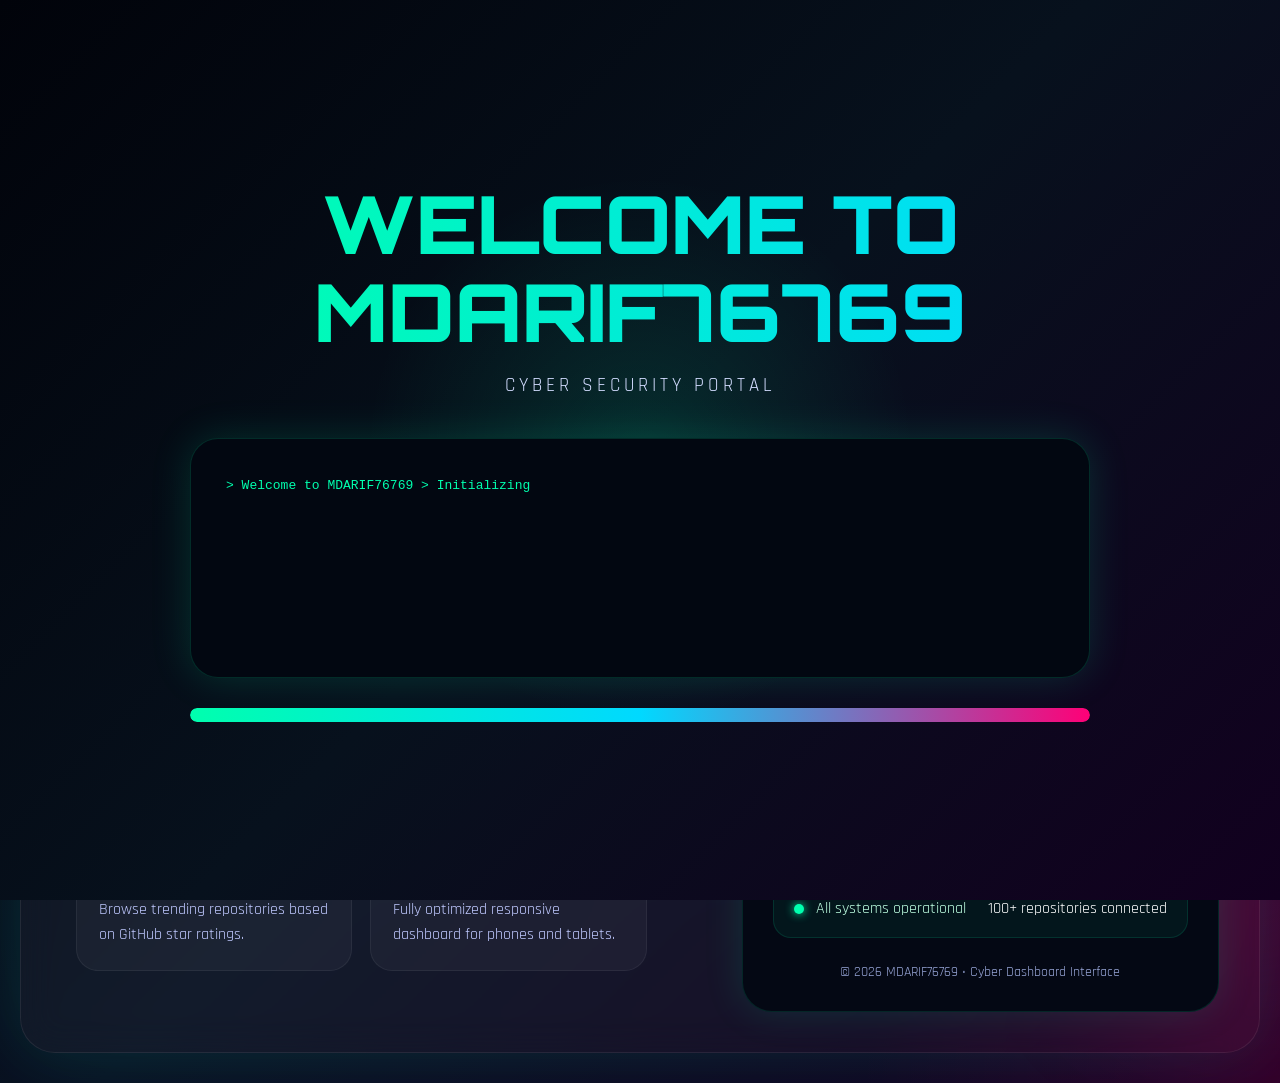
==== commit f4597264: "Update print statement from 'Hello' to 'Goodbye'" ====
--- a/index.html
+++ b/index.html
@@ -1,1075 +1,1243 @@
 <!DOCTYPE html>
 <html lang="en">
 <head>
-    <meta charset="UTF-8">
-    <meta name="viewport" content="width=device-width, initial-scale=1.0">
-    <title>MDARIF76769 - Hacker Dashboard</title>
-    <style>
-        * {
-            margin: 0;
-            padding: 0;
-            box-sizing: border-box;
-        }
-
-        @import url('https://fonts.googleapis.com/css2?family=Orbitron:wght@400;700;900&family=Space+Mono:wght@400;700&family=IBM+Plex+Mono:wght@400;600&display=swap');
-
-        :root {
-            --neon-green: #00ff41;
-            --neon-cyan: #00ffff;
-            --neon-magenta: #ff00ff;
-            --neon-purple: #b300ff;
-            --neon-blue: #0088ff;
-            --dark-bg: #000000;
-            --darker-bg: #0a0014;
-            --grid-color: #00ff41;
-            --text-bright: #ffffff;
-            --text-secondary: #00ffff;
-        }
-
-        html, body {
-            height: 100%;
-            width: 100%;
-        }
-
-        body {
-            font-family: 'IBM Plex Mono', monospace;
-            background: radial-gradient(ellipse at center, #0a0014 0%, #000000 50%, #000505 100%);
-            background-attachment: fixed;
-            min-height: 100vh;
-            display: flex;
-            flex-direction: column;
-            position: relative;
-            overflow-x: hidden;
-            color: var(--text-bright);
-        }
-
-        /* Multiple layer animated background */
-        body::before {
-            content: '';
-            position: fixed;
-            top: 0;
-            left: 0;
-            width: 200%;
-            height: 200%;
-            background-image: 
-                linear-gradient(0deg, transparent 24%, rgba(0, 255, 65, 0.08) 25%, rgba(0, 255, 65, 0.08) 26%, transparent 27%, transparent 74%, rgba(0, 255, 65, 0.08) 75%, rgba(0, 255, 65, 0.08) 76%, transparent 77%, transparent),
-                linear-gradient(90deg, transparent 24%, rgba(0, 255, 255, 0.08) 25%, rgba(0, 255, 255, 0.08) 26%, transparent 27%, transparent 74%, rgba(0, 255, 255, 0.08) 75%, rgba(0, 255, 255, 0.08) 76%, transparent 77%, transparent);
-            background-size: 60px 60px;
-            pointer-events: none;
-            animation: gridMove 20s linear infinite;
-            z-index: 0;
-            opacity: 0.9;
-        }
-
-        @keyframes gridMove {
-            0% { transform: translate(0, 0); }
-            100% { transform: translate(60px, 60px); }
-        }
-
-        body::after {
-            content: '';
-            position: fixed;
-            top: 0;
-            left: 0;
-            width: 100%;
-            height: 100%;
-            background: radial-gradient(circle at 20% 50%, rgba(0, 255, 65, 0.1) 0%, transparent 50%),
-                        radial-gradient(circle at 80% 80%, rgba(0, 255, 255, 0.1) 0%, transparent 50%),
-                        radial-gradient(circle at 40% 20%, rgba(255, 0, 255, 0.05) 0%, transparent 50%);
-            pointer-events: none;
-            z-index: 1;
-            animation: ambientShift 10s ease-in-out infinite;
-        }
-
-        @keyframes ambientShift {
-            0%, 100% { opacity: 0.3; }
-            50% { opacity: 0.6; }
-        }
-
-        /* Scanlines effect */
-        .scanlines {
-            position: fixed;
-            top: 0;
-            left: 0;
-            width: 100%;
-            height: 100%;
-            background: repeating-linear-gradient(
-                0deg,
-                rgba(0, 0, 0, 0.15),
-                rgba(0, 0, 0, 0.15) 1px,
-                transparent 1px,
-                transparent 2px
-            );
-            pointer-events: none;
-            z-index: 1;
-            animation: scanlineMove 8s linear infinite;
-        }
-
-        @keyframes scanlineMove {
-            0% { transform: translateY(0); }
-            100% { transform: translateY(10px); }
-        }
-
-        .container {
-            position: relative;
-            z-index: 2;
-            display: flex;
-            flex-direction: column;
-            align-items: center;
-            gap: 2.5rem;
-            padding: 3rem 2rem;
-            max-width: 1000px;
-            width: 100%;
-            margin: 0 auto;
-        }
-
-        /* Main Title with extreme glow */
-        .title {
-            font-family: 'Orbitron', sans-serif;
-            font-size: 3.5rem;
-            font-weight: 900;
-            color: var(--neon-green);
-            letter-spacing: 8px;
-            text-align: center;
-            text-transform: uppercase;
-            animation: titleGlowExtreme 3s ease-in-out infinite, titleFloat 4s ease-in-out infinite;
-            text-shadow:
-                0 0 10px var(--neon-green),
-                0 0 20px var(--neon-green),
-                0 0 30px var(--neon-green),
-                0 0 40px var(--neon-cyan),
-                0 0 60px var(--neon-cyan),
-                0 0 80px var(--neon-magenta),
-                0 0 100px var(--neon-magenta),
-                0 0 150px rgba(0, 255, 65, 0.8),
-                0 0 200px rgba(0, 255, 255, 0.6);
-            filter: brightness(1.3);
-            word-spacing: 10px;
-        }
-
-        @keyframes titleGlowExtreme {
-            0%, 100% {
-                text-shadow:
-                    0 0 10px var(--neon-green),
-                    0 0 20px var(--neon-green),
-                    0 0 30px var(--neon-green),
-                    0 0 40px var(--neon-cyan),
-                    0 0 60px var(--neon-cyan),
-                    0 0 80px var(--neon-magenta),
-                    0 0 100px var(--neon-magenta),
-                    0 0 150px rgba(0, 255, 65, 0.8),
-                    0 0 200px rgba(0, 255, 255, 0.6);
-            }
-            50% {
-                text-shadow:
-                    0 0 20px var(--neon-green),
-                    0 0 30px var(--neon-green),
-                    0 0 40px var(--neon-green),
-                    0 0 60px var(--neon-cyan),
-                    0 0 80px var(--neon-cyan),
-                    0 0 100px var(--neon-cyan),
-                    0 0 120px var(--neon-magenta),
-                    0 0 150px var(--neon-magenta),
-                    0 0 200px rgba(0, 255, 65, 1),
-                    0 0 250px rgba(0, 255, 255, 0.8);
-            }
-        }
-
-        @keyframes titleFloat {
-            0%, 100% { transform: translateY(0px); }
-            50% { transform: translateY(-10px); }
-        }
-
-        .subtitle {
-            color: var(--neon-cyan);
-            font-size: 1.3rem;
-            letter-spacing: 4px;
-            text-align: center;
-            text-transform: uppercase;
-            animation: subtitlePulse 2s ease-in-out infinite;
-            text-shadow: 0 0 15px var(--neon-cyan), 0 0 30px rgba(0, 255, 255, 0.5);
-            filter: brightness(1.2);
-        }
-
-        @keyframes subtitlePulse {
-            0%, 100% { opacity: 0.8; filter: brightness(1.2); }
-            50% { opacity: 1; filter: brightness(1.4); }
-        }
-
-        /* Button container with extreme glow */
-        .button-container {
-            position: relative;
-            display: inline-block;
-            margin: 2rem 0;
-        }
-
-        .glow-layer {
-            position: absolute;
-            top: 50%;
-            left: 50%;
-            transform: translate(-50%, -50%);
-            pointer-events: none;
-            z-index: 0;
-        }
-
-        .glow-1 {
-            width: 400px;
-            height: 200px;
-            background: radial-gradient(ellipse at center, rgba(0, 255, 65, 0.4) 0%, transparent 70%);
-            border-radius: 50%;
-            filter: blur(40px);
-            animation: glowPulseGreen 3s ease-in-out infinite;
-        }
-
-        .glow-2 {
-            position: absolute;
-            width: 500px;
-            height: 250px;
-            background: radial-gradient(ellipse at center, rgba(0, 255, 255, 0.3) 0%, transparent 70%);
-            border-radius: 50%;
-            filter: blur(50px);
-            animation: glowPulseCyan 4s ease-in-out infinite;
-        }
-
-        .glow-3 {
-            position: absolute;
-            width: 350px;
-            height: 150px;
-            background: radial-gradient(ellipse at center, rgba(255, 0, 255, 0.2) 0%, transparent 70%);
-            border-radius: 50%;
-            filter: blur(35px);
-            animation: glowPulseMagenta 5s ease-in-out infinite;
-        }
-
-        @keyframes glowPulseGreen {
-            0%, 100% { transform: translate(-50%, -50%) scale(1); opacity: 0.6; }
-            50% { transform: translate(-50%, -50%) scale(1.4); opacity: 1; }
-        }
-
-        @keyframes glowPulseCyan {
-            0%, 100% { transform: translate(-50%, -50%) scale(0.8); opacity: 0.4; }
-            50% { transform: translate(-50%, -50%) scale(1.3); opacity: 0.9; }
-        }
-
-        @keyframes glowPulseMagenta {
-            0%, 100% { transform: translate(-50%, -50%) scale(0.9); opacity: 0.3; }
-            50% { transform: translate(-50%, -50%) scale(1.2); opacity: 0.7; }
-        }
-
-        /* Main Button - Ultra Bright */
-        .profile-btn {
-            position: relative;
-            z-index: 2;
-            padding: 2rem 4.5rem;
-            font-size: 1.6rem;
-            font-family: 'Orbitron', sans-serif;
-            font-weight: 900;
-            letter-spacing: 5px;
-            color: var(--dark-bg);
-            background: linear-gradient(135deg, var(--neon-green) 0%, var(--neon-cyan) 50%, var(--neon-green) 100%);
-            border: 4px solid var(--neon-green);
-            border-radius: 15px;
-            cursor: pointer;
-            text-decoration: none;
-            display: inline-flex;
-            align-items: center;
-            justify-content: center;
-            gap: 1.5rem;
-            transition: all 0.3s cubic-bezier(0.34, 1.56, 0.64, 1);
-            box-shadow: 
-                0 0 20px var(--neon-green),
-                0 0 40px var(--neon-green),
-                0 0 60px var(--neon-cyan),
-                0 0 80px var(--neon-cyan),
-                0 0 100px rgba(0, 255, 65, 0.8),
-                0 0 150px rgba(0, 255, 255, 0.5),
-                inset 0 0 20px rgba(255, 255, 255, 0.4);
-            transform: translateY(0);
-            overflow: visible;
-            white-space: nowrap;
-            filter: brightness(1.3) saturate(1.2);
-            text-shadow: 
-                0 0 10px rgba(0, 0, 0, 0.5),
-                0 0 5px var(--dark-bg);
-        }
-
-        /* Button shine effect */
-        .profile-btn::before {
-            content: '';
-            position: absolute;
-            top: -50%;
-            left: -50%;
-            width: 200%;
-            height: 200%;
-            background: linear-gradient(45deg, transparent 30%, rgba(255, 255, 255, 0.5) 50%, transparent 70%);
-            transform: rotate(45deg);
-            animation: buttonShineExtreme 2s infinite;
-            z-index: 1;
-        }
-
-        @keyframes buttonShineExtreme {
-            0% { transform: translateX(-150%) translateY(-150%) rotate(45deg); }
-            100% { transform: translateX(150%) translateY(150%) rotate(45deg); }
-        }
-
-        .profile-btn:hover {
-            transform: translateY(-15px) scale(1.08);
-            border-color: var(--neon-cyan);
-            background: linear-gradient(135deg, var(--neon-cyan) 0%, var(--neon-green) 50%, var(--neon-cyan) 100%);
-            box-shadow: 
-                0 0 30px var(--neon-green),
-                0 0 50px var(--neon-green),
-                0 0 80px var(--neon-cyan),
-                0 0 120px var(--neon-cyan),
-                0 0 150px rgba(0, 255, 65, 1),
-                0 0 200px rgba(0, 255, 255, 0.8),
-                0 0 250px rgba(0, 255, 255, 0.5),
-                inset 0 0 30px rgba(255, 255, 255, 0.5);
-            filter: brightness(1.5) saturate(1.4);
-        }
-
-        .profile-btn:active {
-            transform: translateY(-8px) scale(0.96);
-        }
-
-        .btn-icon {
-            font-size: 2rem;
-            display: inline-block;
-            animation: iconBounceExtreme 1.5s ease-in-out infinite;
-            filter: drop-shadow(0 0 10px var(--neon-green));
-        }
-
-        @keyframes iconBounceExtreme {
-            0%, 100% { transform: translateX(0) scale(1); }
-            50% { transform: translateX(15px) scale(1.2); }
-        }
-
-        .profile-btn:hover .btn-icon {
-            animation: iconBounceExtreme 0.6s ease-in-out infinite;
-            filter: drop-shadow(0 0 20px var(--neon-cyan));
-        }
-
-        .btn-text {
-            position: relative;
-            z-index: 3;
-            font-weight: 900;
-        }
-
-        /* Alt Buttons */
-        .buttons-grid {
-            display: grid;
-            grid-template-columns: repeat(auto-fit, minmax(220px, 1fr));
-            gap: 2.5rem;
-            margin-top: 3rem;
-            width: 100%;
-        }
-
-        .alt-btn {
-            padding: 1.3rem 2.5rem;
-            font-size: 1.1rem;
-            font-family: 'Orbitron', sans-serif;
-            font-weight: 700;
-            letter-spacing: 3px;
-            color: var(--neon-green);
-            background: rgba(0, 255, 65, 0.05);
-            border: 3px solid var(--neon-green);
-            border-radius: 10px;
-            cursor: pointer;
-            text-decoration: none;
-            display: inline-flex;
-            align-items: center;
-            justify-content: center;
-            gap: 1rem;
-            transition: all 0.3s ease;
-            box-shadow: 
-                0 0 15px rgba(0, 255, 65, 0.5),
-                0 0 30px rgba(0, 255, 65, 0.2),
-                inset 0 0 10px rgba(0, 255, 65, 0.1);
-            position: relative;
-            overflow: hidden;
-            text-transform: uppercase;
-        }
-
-        .alt-btn::before {
-            content: '';
-            position: absolute;
-            top: 0;
-            left: -100%;
-            width: 100%;
-            height: 100%;
-            background: linear-gradient(90deg, transparent, rgba(0, 255, 65, 0.4), transparent);
-            transition: left 0.5s ease;
-            z-index: 0;
-        }
-
-        .alt-btn > * {
-            position: relative;
-            z-index: 1;
-        }
-
-        .alt-btn:hover::before {
-            left: 100%;
-        }
-
-        .alt-btn:hover {
-            border-color: var(--neon-cyan);
-            color: var(--neon-cyan);
-            background: rgba(0, 255, 255, 0.1);
-            box-shadow: 
-                0 0 25px rgba(0, 255, 255, 0.8),
-                0 0 50px rgba(0, 255, 255, 0.4),
-                inset 0 0 15px rgba(0, 255, 255, 0.2);
-            transform: translateY(-6px);
-            filter: brightness(1.3);
-        }
-
-        /* Info Section */
-        .info-section {
-            margin-top: 3rem;
-            padding: 2.5rem;
-            background: linear-gradient(135deg, rgba(0, 255, 65, 0.03) 0%, rgba(0, 255, 255, 0.02) 100%);
-            border: 3px solid var(--neon-green);
-            border-radius: 15px;
-            width: 100%;
-            max-width: 700px;
-            box-shadow: 
-                0 0 30px rgba(0, 255, 65, 0.3),
-                0 0 60px rgba(0, 255, 255, 0.2),
-                inset 0 0 20px rgba(0, 255, 65, 0.05);
-            animation: sectionGlow 4s ease-in-out infinite;
-        }
-
-        @keyframes sectionGlow {
-            0%, 100% { border-color: var(--neon-green); }
-            50% { border-color: var(--neon-cyan); }
-        }
-
-        .info-section h3 {
-            font-family: 'Orbitron', sans-serif;
-            color: var(--neon-green);
-            margin-bottom: 1.5rem;
-            font-size: 1.5rem;
-            text-transform: uppercase;
-            letter-spacing: 3px;
-            text-shadow: 
-                0 0 10px var(--neon-green),
-                0 0 20px rgba(0, 255, 65, 0.5);
-            filter: brightness(1.2);
-        }
-
-        .info-section p {
-            color: var(--text-secondary);
-            line-height: 1.8;
-            font-size: 1rem;
-            margin-bottom: 1rem;
-            text-shadow: 0 0 5px rgba(0, 255, 255, 0.2);
-        }
-
-        .info-section p strong {
-            color: var(--neon-green);
-            text-shadow: 0 0 10px var(--neon-green);
-        }
-
-        /* Features Grid */
-        .features {
-            display: grid;
-            grid-template-columns: repeat(auto-fit, minmax(140px, 1fr));
-            gap: 1.5rem;
-            margin: 2rem 0;
-        }
-
-        .feature {
-            background: rgba(0, 255, 65, 0.08);
-            border: 2px solid var(--neon-green);
-            padding: 1.5rem;
-            border-radius: 10px;
-            text-align: center;
-            transition: all 0.3s ease;
-            box-shadow: 0 0 15px rgba(0, 255, 65, 0.3);
-        }
-
-        .feature:hover {
-            background: rgba(0, 255, 255, 0.1);
-            border-color: var(--neon-cyan);
-            box-shadow: 0 0 30px rgba(0, 255, 255, 0.6);
-            transform: translateY(-5px);
-        }
-
-        .feature-icon {
-            font-size: 2.5rem;
-            margin-bottom: 0.8rem;
-            filter: drop-shadow(0 0 8px var(--neon-green));
-        }
-
-        .feature:hover .feature-icon {
-            filter: drop-shadow(0 0 15px var(--neon-cyan));
-        }
-
-        .feature-text {
-            font-size: 0.95rem;
-            color: var(--neon-cyan);
-            font-weight: 600;
-            letter-spacing: 1px;
-            text-transform: uppercase;
-        }
-
-        /* Status indicator */
-        .status {
-            display: inline-block;
-            width: 14px;
-            height: 14px;
-            background: var(--neon-green);
-            border-radius: 50%;
-            margin-right: 0.8rem;
-            animation: statusPulse 1.5s ease-in-out infinite;
-            box-shadow: 0 0 10px var(--neon-green), inset 0 0 10px rgba(0, 255, 65, 0.5);
-        }
-
-        @keyframes statusPulse {
-            0%, 100% { opacity: 1; box-shadow: 0 0 10px var(--neon-green), inset 0 0 10px rgba(0, 255, 65, 0.5); }
-            50% { opacity: 0.6; box-shadow: 0 0 20px var(--neon-green), inset 0 0 15px rgba(0, 255, 65, 0.8); }
-        }
-
-        /* Toast Notification */
-        .toast {
-            position: fixed;
-            bottom: 30px;
-            right: 30px;
-            background: linear-gradient(135deg, var(--neon-green), var(--neon-cyan));
-            color: var(--dark-bg);
-            padding: 1.2rem 2.5rem;
-            border-radius: 10px;
-            font-weight: bold;
-            font-size: 1.1rem;
-            z-index: 1000;
-            animation: toastSlideIn 0.4s ease;
-            box-shadow: 0 0 30px var(--neon-green), 0 0 50px var(--neon-cyan);
-            letter-spacing: 2px;
-            text-transform: uppercase;
-        }
-
-        @keyframes toastSlideIn {
-            from { transform: translateX(400px); opacity: 0; }
-            to { transform: translateX(0); opacity: 1; }
-        }
-
-        /* Spinner */
-        .spinner {
-            display: inline-block;
-            width: 24px;
-            height: 24px;
-            border: 3px solid rgba(0, 255, 65, 0.3);
-            border-top: 3px solid var(--neon-green);
-            border-radius: 50%;
-            animation: spinExtreme 0.8s linear infinite;
-            box-shadow: 0 0 10px var(--neon-green);
-        }
-
-        @keyframes spinExtreme {
-            0% { transform: rotate(0deg); }
-            100% { transform: rotate(360deg); }
-        }
-
-        /* Particle effect */
-        .particle {
-            position: fixed;
-            pointer-events: none;
-            opacity: 0.4;
-            font-size: 1.5rem;
-            filter: drop-shadow(0 0 5px var(--neon-green));
-        }
-
-        /* GAMES SECTION */
-        .games-section {
-            width: 100%;
-            padding: 3rem 2rem;
-            border-top: 3px dashed var(--neon-cyan);
-            background: rgba(0, 0, 0, 0.3);
-            margin-top: 2rem;
-        }
-
-        .games-title {
-            font-family: 'Orbitron', sans-serif;
-            font-size: 2.5rem;
-            color: var(--neon-magenta);
-            text-align: center;
-            margin-bottom: 2rem;
-            text-shadow: 0 0 20px var(--neon-magenta), 0 0 40px var(--neon-cyan);
-            letter-spacing: 3px;
-            text-transform: uppercase;
-        }
-
-        .games-grid {
-            display: grid;
-            grid-template-columns: repeat(auto-fit, minmax(280px, 1fr));
-            gap: 2rem;
-            max-width: 1400px;
-            margin: 0 auto;
-            position: relative;
-            z-index: 3;
-        }
-
-        .game-card {
-            background: linear-gradient(135deg, rgba(255, 0, 110, 0.1), rgba(0, 255, 255, 0.05));
-            border: 3px solid var(--neon-magenta);
-            border-radius: 12px;
-            padding: 1.5rem;
-            transition: all 0.3s ease;
-            box-shadow: 0 0 25px rgba(255, 0, 110, 0.4);
-            position: relative;
-            overflow: hidden;
-        }
-
-        .game-card::before {
-            content: '';
-            position: absolute;
-            top: 0;
-            left: -100%;
-            width: 100%;
-            height: 100%;
-            background: linear-gradient(90deg, transparent, rgba(255, 0, 110, 0.2), transparent);
-            transition: left 0.5s;
-        }
-
-        .game-card:hover::before {
-            left: 100%;
-        }
-
-        .game-card:hover {
-            border-color: var(--neon-cyan);
-            box-shadow: 0 0 50px var(--neon-cyan), 0 0 25px var(--neon-magenta);
-            transform: translateY(-8px) scale(1.03);
-        }
-
-        .game-title-sm {
-            font-family: 'Orbitron', sans-serif;
-            font-size: 1.5rem;
-            color: var(--neon-cyan);
-            margin-bottom: 0.5rem;
-            text-shadow: 0 0 10px var(--neon-cyan);
-        }
-
-        .game-desc {
-            color: var(--neon-magenta);
-            font-size: 0.9rem;
-            margin-bottom: 1rem;
-        }
-
-        .game-content {
-            background: rgba(0, 0, 0, 0.6);
-            border: 2px solid rgba(255, 0, 110, 0.2);
-            border-radius: 8px;
-            padding: 1rem;
-            margin-bottom: 1rem;
-            min-height: 120px;
-            display: flex;
-            align-items: center;
-            justify-content: center;
-            color: var(--neon-green);
-            font-weight: bold;
-            text-align: center;
-        }
-
-        canvas {
-            width: 100% !important;
-            height: auto !important;
-            background: #000;
-            border-radius: 5px;
-        }
-
-        .game-btn {
-            width: 100%;
-            padding: 1rem;
-            background: linear-gradient(135deg, var(--neon-magenta), var(--neon-cyan));
-            border: 2px solid var(--neon-magenta);
-            color: #fff;
-            font-family: 'Orbitron', sans-serif;
-            font-weight: bold;
-            cursor: pointer;
-            border-radius: 8px;
-            transition: all 0.3s;
-            box-shadow: 0 0 15px var(--neon-magenta);
-            text-transform: uppercase;
-            letter-spacing: 2px;
-        }
-
-        .game-btn:hover {
-            box-shadow: 0 0 30px var(--neon-cyan), 0 0 15px var(--neon-magenta);
-            transform: scale(1.05);
-            filter: brightness(1.2);
-        }
-
-        .score-label {
-            color: var(--neon-green);
-            font-size: 1.1rem;
-            font-weight: bold;
-            margin-bottom: 0.5rem;
-        }
-
-        /* Responsive */
-        @media (max-width: 768px) {
-            .title {
-                font-size: 2.5rem;
-                letter-spacing: 4px;
-            }
-
-            .profile-btn {
-                padding: 1.5rem 3rem;
-                font-size: 1.3rem;
-                letter-spacing: 3px;
-            }
-
-            .buttons-grid {
-                grid-template-columns: 1fr;
-            }
-
-            .games-grid {
-                grid-template-columns: 1fr;
-            }
-
-            .toast {
-                right: 15px;
-                bottom: 15px;
-                left: 15px;
-            }
-
-            .subtitle {
-                font-size: 1rem;
-            }
-
-            .games-title {
-                font-size: 1.8rem;
-            }
-        }
-    </style>
+<meta charset="UTF-8">
+<meta name="viewport" content="width=device-width, initial-scale=1.0">
+
+<title>MDARIF76769 | Cyber Security Portal</title>
+
+<link href="https://fonts.googleapis.com/css2?family=Orbitron:wght@400;700;900&family=Rajdhani:wght@400;500;700&display=swap" rel="stylesheet">
+
+<style>
+
+/* =========================
+   RESET
+========================= */
+
+*{
+    margin:0;
+    padding:0;
+    box-sizing:border-box;
+}
+
+:root{
+
+    --green:#00ffae;
+    --cyan:#00d9ff;
+    --pink:#ff0077;
+    --dark:#050816;
+}
+
+body{
+
+    font-family:'Rajdhani',sans-serif;
+
+    background:
+        radial-gradient(circle at top left, rgba(0,255,174,0.12), transparent 25%),
+        radial-gradient(circle at bottom right, rgba(255,0,119,0.12), transparent 25%),
+        linear-gradient(135deg,#02040b,#091223,#12001f);
+
+    color:white;
+
+    min-height:100vh;
+
+    overflow-x:hidden;
+
+    position:relative;
+}
+
+/* =========================
+   GRID BACKGROUND
+========================= */
+
+body::before{
+
+    content:'';
+
+    position:fixed;
+
+    inset:0;
+
+    background-image:
+        linear-gradient(rgba(255,255,255,0.03) 1px, transparent 1px),
+        linear-gradient(90deg, rgba(255,255,255,0.03) 1px, transparent 1px);
+
+    background-size:40px 40px;
+
+    animation:gridMove 14s linear infinite;
+
+    z-index:0;
+}
+
+@keyframes gridMove{
+
+    from{
+        transform:translateY(0);
+    }
+
+    to{
+        transform:translateY(40px);
+    }
+}
+
+/* =========================
+   WELCOME SCREEN
+========================= */
+
+#welcomeScreen{
+
+    position:fixed;
+
+    inset:0;
+
+    background:
+        radial-gradient(circle at center,
+        rgba(0,255,174,0.12),
+        transparent 35%),
+
+        linear-gradient(
+            135deg,
+            #01030a,
+            #07111d,
+            #12001f
+        );
+
+    z-index:999999;
+
+    display:flex;
+
+    justify-content:center;
+
+    align-items:center;
+
+    overflow:hidden;
+
+    transition:1s ease;
+}
+
+/* MATRIX */
+
+.matrix{
+
+    position:absolute;
+
+    inset:0;
+
+    overflow:hidden;
+
+    opacity:0.15;
+}
+
+.matrix span{
+
+    position:absolute;
+
+    top:-100px;
+
+    color:var(--green);
+
+    font-family:monospace;
+
+    font-size:18px;
+
+    animation:matrixFall linear infinite;
+}
+
+@keyframes matrixFall{
+
+    from{
+        transform:translateY(-100px);
+    }
+
+    to{
+        transform:translateY(120vh);
+    }
+}
+
+/* CONTENT */
+
+.welcome-content{
+
+    position:relative;
+
+    z-index:5;
+
+    width:90%;
+
+    max-width:900px;
+
+    text-align:center;
+}
+
+.welcome-title{
+
+    font-family:'Orbitron',sans-serif;
+
+    font-size:5rem;
+
+    font-weight:900;
+
+    line-height:1.1;
+
+    background:linear-gradient(
+        90deg,
+        #00ffae,
+        #00d9ff,
+        #ff0077,
+        #00ffae
+    );
+
+    background-size:300%;
+
+    -webkit-background-clip:text;
+    -webkit-text-fill-color:transparent;
+
+    animation:
+        gradientMove 5s linear infinite,
+        glitch 1.2s infinite;
+}
+
+@keyframes gradientMove{
+
+    from{
+        background-position:0%;
+    }
+
+    to{
+        background-position:300%;
+    }
+}
+
+@keyframes glitch{
+
+    0%,100%{
+        transform:translate(0);
+    }
+
+    20%{
+        transform:translate(-2px,2px);
+    }
+
+    40%{
+        transform:translate(2px,-2px);
+    }
+
+    60%{
+        transform:translate(-1px,1px);
+    }
+
+    80%{
+        transform:translate(1px,-1px);
+    }
+}
+
+.welcome-sub{
+
+    margin-top:18px;
+
+    color:#d3dcff;
+
+    font-size:1.2rem;
+
+    letter-spacing:4px;
+}
+
+/* TERMINAL */
+
+.loader-terminal{
+
+    margin-top:40px;
+
+    background:#020711;
+
+    border:1px solid rgba(0,255,174,0.15);
+
+    border-radius:28px;
+
+    padding:35px;
+
+    text-align:left;
+
+    color:var(--green);
+
+    font-family:monospace;
+
+    min-height:240px;
+
+    line-height:1.9;
+
+    box-shadow:
+        0 0 40px rgba(0,255,174,0.15);
+}
+
+/* BAR */
+
+.loading-bar{
+
+    margin-top:30px;
+
+    width:100%;
+
+    height:14px;
+
+    background:rgba(255,255,255,0.06);
+
+    border-radius:50px;
+
+    overflow:hidden;
+}
+
+.loading-fill{
+
+    width:0%;
+
+    height:100%;
+
+    border-radius:50px;
+
+    background:linear-gradient(
+        90deg,
+        #00ffae,
+        #00d9ff,
+        #ff0077
+    );
+
+    animation:loadBar 7s linear forwards;
+}
+
+@keyframes loadBar{
+
+    from{
+        width:0%;
+    }
+
+    to{
+        width:100%;
+    }
+}
+
+/* HIDE */
+
+.hideWelcome{
+
+    opacity:0;
+    visibility:hidden;
+}
+
+/* =========================
+   GLOWS
+========================= */
+
+.glow{
+
+    position:fixed;
+
+    border-radius:50%;
+
+    filter:blur(90px);
+
+    opacity:0.2;
+
+    z-index:0;
+}
+
+.g1{
+
+    width:300px;
+    height:300px;
+
+    background:var(--green);
+
+    top:-100px;
+    left:-100px;
+}
+
+.g2{
+
+    width:260px;
+    height:260px;
+
+    background:var(--pink);
+
+    bottom:-100px;
+    right:-100px;
+}
+
+.g3{
+
+    width:220px;
+    height:220px;
+
+    background:var(--cyan);
+
+    top:40%;
+    left:45%;
+}
+
+/* =========================
+   MAIN
+========================= */
+
+.wrapper{
+
+    position:relative;
+
+    z-index:5;
+
+    min-height:100vh;
+
+    display:flex;
+
+    justify-content:center;
+
+    align-items:center;
+
+    padding:30px 20px;
+}
+
+.portal{
+
+    width:100%;
+
+    max-width:1300px;
+
+    display:grid;
+
+    grid-template-columns:1.1fr 0.9fr;
+
+    background:rgba(255,255,255,0.04);
+
+    border:1px solid rgba(255,255,255,0.08);
+
+    backdrop-filter:blur(18px);
+
+    border-radius:35px;
+
+    overflow:hidden;
+
+    box-shadow:
+        0 0 60px rgba(0,255,174,0.1),
+        0 0 120px rgba(0,217,255,0.05);
+}
+
+/* LEFT */
+
+.left{
+
+    padding:70px 55px;
+}
+
+.badge{
+
+    display:inline-flex;
+
+    align-items:center;
+
+    gap:10px;
+
+    padding:12px 18px;
+
+    border-radius:50px;
+
+    background:rgba(0,255,174,0.08);
+
+    border:1px solid rgba(0,255,174,0.18);
+
+    color:var(--green);
+}
+
+.live-dot{
+
+    width:10px;
+    height:10px;
+
+    background:var(--green);
+
+    border-radius:50%;
+
+    box-shadow:0 0 10px var(--green);
+
+    animation:pulse 1.5s infinite;
+}
+
+@keyframes pulse{
+
+    0%,100%{
+        opacity:1;
+    }
+
+    50%{
+        opacity:0.4;
+    }
+}
+
+.title{
+
+    margin-top:25px;
+
+    font-family:'Orbitron',sans-serif;
+
+    font-size:4rem;
+
+    line-height:1.1;
+
+    font-weight:900;
+
+    background:linear-gradient(
+        90deg,
+        #00ffae,
+        #00d9ff,
+        #ff0077,
+        #00ffae
+    );
+
+    background-size:300%;
+
+    -webkit-background-clip:text;
+    -webkit-text-fill-color:transparent;
+
+    animation:gradientMove 6s linear infinite;
+}
+
+.subtitle{
+
+    margin-top:20px;
+
+    color:#c9d2ff;
+
+    line-height:1.8;
+
+    font-size:1.1rem;
+}
+
+/* BUTTONS */
+
+.button-group{
+
+    margin-top:40px;
+
+    display:flex;
+
+    gap:20px;
+
+    flex-wrap:wrap;
+}
+
+.btn{
+
+    padding:18px 35px;
+
+    border-radius:18px;
+
+    text-decoration:none;
+
+    color:white;
+
+    font-weight:700;
+
+    transition:0.35s ease;
+
+    border:1px solid rgba(255,255,255,0.08);
+}
+
+.primary{
+
+    background:linear-gradient(
+        135deg,
+        rgba(0,255,174,0.25),
+        rgba(0,217,255,0.25)
+    );
+}
+
+.primary:hover{
+
+    transform:translateY(-8px);
+
+    box-shadow:
+        0 0 50px rgba(0,255,174,0.55);
+}
+
+.secondary{
+
+    background:rgba(255,255,255,0.04);
+}
+
+.secondary:hover{
+
+    transform:translateY(-8px);
+}
+
+/* FEATURES */
+
+.features{
+
+    margin-top:50px;
+
+    display:grid;
+
+    grid-template-columns:repeat(2,1fr);
+
+    gap:18px;
+}
+
+.feature{
+
+    background:rgba(255,255,255,0.04);
+
+    border:1px solid rgba(255,255,255,0.06);
+
+    border-radius:22px;
+
+    padding:22px;
+
+    transition:0.35s ease;
+}
+
+.feature:hover{
+
+    transform:translateY(-6px);
+
+    border-color:rgba(0,255,174,0.3);
+
+    box-shadow:
+        0 0 30px rgba(0,255,174,0.12);
+}
+
+.feature h3{
+
+    margin-top:12px;
+
+    color:var(--green);
+}
+
+.feature p{
+
+    margin-top:10px;
+
+    color:#c0c9ff;
+
+    line-height:1.6;
+}
+
+/* RIGHT */
+
+.right{
+
+    padding:40px;
+
+    display:flex;
+
+    justify-content:center;
+
+    align-items:center;
+}
+
+.panel{
+
+    width:100%;
+
+    background:#040814;
+
+    border-radius:30px;
+
+    padding:30px;
+
+    border:1px solid rgba(0,255,174,0.12);
+
+    box-shadow:
+        0 0 40px rgba(0,255,174,0.12);
+}
+
+.panel-top{
+
+    display:flex;
+
+    justify-content:space-between;
+
+    align-items:center;
+}
+
+.logo{
+
+    font-family:'Orbitron',sans-serif;
+
+    color:var(--green);
+
+    font-size:1.2rem;
+}
+
+.clock{
+
+    color:var(--cyan);
+
+    background:rgba(0,217,255,0.08);
+
+    padding:10px 14px;
+
+    border-radius:12px;
+}
+
+/* TERMINAL */
+
+.terminal{
+
+    margin-top:25px;
+
+    background:#01040b;
+
+    border-radius:22px;
+
+    padding:25px;
+
+    min-height:220px;
+
+    border:1px solid rgba(255,255,255,0.05);
+
+    color:var(--green);
+
+    font-family:monospace;
+
+    line-height:1.9;
+}
+
+/* REPO */
+
+.repo-boxes{
+
+    margin-top:22px;
+
+    display:grid;
+
+    grid-template-columns:1fr 1fr;
+
+    gap:15px;
+}
+
+.repo{
+
+    background:rgba(255,255,255,0.04);
+
+    border-radius:18px;
+
+    padding:18px;
+
+    border:1px solid rgba(255,255,255,0.05);
+
+    transition:0.35s ease;
+
+    text-decoration:none;
+
+    color:white;
+}
+
+.repo:hover{
+
+    transform:translateY(-5px);
+
+    border-color:rgba(0,255,174,0.2);
+}
+
+.repo h4{
+
+    color:var(--cyan);
+}
+
+.repo p{
+
+    margin-top:8px;
+
+    color:#c0c9ff;
+
+    line-height:1.5;
+}
+
+/* STATUS */
+
+.status-box{
+
+    margin-top:22px;
+
+    background:rgba(0,255,174,0.06);
+
+    border:1px solid rgba(0,255,174,0.12);
+
+    border-radius:18px;
+
+    padding:18px 20px;
+
+    display:flex;
+
+    justify-content:space-between;
+
+    align-items:center;
+
+    flex-wrap:wrap;
+
+    gap:15px;
+}
+
+.status-left{
+
+    display:flex;
+
+    align-items:center;
+
+    gap:12px;
+
+    color:#bfffe2;
+}
+
+.footer{
+
+    margin-top:25px;
+
+    text-align:center;
+
+    color:#98a6d8;
+
+    font-size:0.9rem;
+}
+
+/* RESPONSIVE */
+
+@media(max-width:980px){
+
+    .portal{
+
+        grid-template-columns:1fr;
+    }
+
+    .title{
+
+        font-size:3rem;
+    }
+}
+
+@media(max-width:650px){
+
+    .welcome-title{
+
+        font-size:2.4rem;
+    }
+
+    .left{
+
+        padding:45px 25px;
+    }
+
+    .right{
+
+        padding:25px;
+    }
+
+    .title{
+
+        font-size:2.3rem;
+    }
+
+    .features{
+
+        grid-template-columns:1fr;
+    }
+
+    .repo-boxes{
+
+        grid-template-columns:1fr;
+    }
+
+    .button-group{
+
+        flex-direction:column;
+    }
+
+    .btn{
+
+        width:100%;
+
+        text-align:center;
+    }
+
+}
+
+</style>
 </head>
+
 <body>
-    <div class="scanlines"></div>
-    
-    <div class="container">
-        <h1 class="title">🔐 MDARIF76769</h1>
-        
-        <p class="subtitle">>>> HACKER SECURITY LABS <<<</p>
-
-        <!-- Main Button with multiple glows -->
-        <div class="button-container">
-            <div class="glow-layer">
-                <div class="glow-1"></div>
-                <div class="glow-2"></div>
-                <div class="glow-3"></div>
-            </div>
-            
-            <button class="profile-btn" id="mainBtn" onclick="navigateTo('dashboard')">
-                <span class="btn-icon">⚡</span>
-                <span class="btn-text">LAUNCH DASHBOARD</span>
-            </button>
+
+<!-- =========================
+     WELCOME SCREEN
+========================= -->
+
+<div id="welcomeScreen">
+
+    <div class="matrix" id="matrix"></div>
+
+    <div class="welcome-content">
+
+        <div class="welcome-title">
+            WELCOME TO<br>
+            MDARIF76769
         </div>
 
-        <!-- Alternative Buttons with Cyan hover -->
-        <div class="buttons-grid">
-            <a href="https://github.com/mdarif76769" target="_blank" class="alt-btn" onclick="trackClick('github')">
-                <span>🐙</span>
-                <span>GITHUB</span>
-            </a>
-            <button class="alt-btn" onclick="navigateTo('dashboard')">
-                <span>📊</span>
-                <span>DASHBOARD</span>
-            </button>
-            <a href="https://github.com/mdarif76769?tab=repositories" target="_blank" class="alt-btn" onclick="trackClick('repos')">
-                <span>📦</span>
-                <span>REPOS</span>
-            </a>
+        <div class="welcome-sub">
+            CYBER SECURITY PORTAL
         </div>
 
-        <!-- Enhanced Info Section -->
-        <div class="info-section">
-            <h3>⚡ SYSTEM STATUS: ONLINE ⚡</h3>
-            
-            <div class="features">
-                <div class="feature">
-                    <div class="feature-icon">🔍</div>
-                    <div class="feature-text">SEARCH</div>
-                </div>
-                <div class="feature">
-                    <div class="feature-icon">🏷️</div>
-                    <div class="feature-text">FILTER</div>
-                </div>
-                <div class="feature">
-                    <div class="feature-icon">⭐</div>
-                    <div class="feature-text">SORT</div>
-                </div>
-                <div class="feature">
-                    <div class="feature-icon">📱</div>
-                    <div class="feature-text">MOBILE</div>
-                </div>
-                <div class="feature">
-                    <div class="feature-icon">🚀</div>
-                    <div class="feature-text">FAST</div>
-                </div>
-                <div class="feature">
-                    <div class="feature-icon">🔒</div>
-                    <div class="feature-text">SECURE</div>
-                </div>
-            </div>
-
-            <p>
-                <span class="status"></span>
-                <strong>PENETRATION TEST FRAMEWORK ONLINE</strong>
-            </p>
-            
-            <p>
-                Access <strong>100+ HACKING TOOLS</strong> with real-time GitHub integration. 
-                Search, filter, and exploit security repositories by language, stars, and update frequency.
-            </p>
-
-            <p style="margin-top: 1rem; color: var(--neon-magenta);">
-                >> SYSTEM READY FOR BREACH ENUMERATION <<
-            </p>
+        <div class="loader-terminal" id="loaderTerminal"></div>
+
+        <div class="loading-bar">
+            <div class="loading-fill"></div>
         </div>
+
     </div>
 
-    <!-- GAMES SECTION - নিচে রঙিন খেলা -->
-    <div class="games-section">
-        <h2 class="games-title">🎮 PLAY & HAVE FUN 🎮</h2>
-        
-        <div class="games-grid">
-            <!-- Game 1: Snake -->
-            <div class="game-card">
-                <h3 class="game-title-sm">🐍 SNAKE GAME</h3>
-                <p class="game-desc">Eat pixels, grow big!</p>
-                <div class="game-content">
-                    <div class="score-label">Score: <span id="snakeScore">0</span></div>
-                </div>
-                <button class="game-btn" onclick="startSnake()">START GAME</button>
-            </div>
-
-            <!-- Game 2: Flappy -->
-            <div class="game-card">
-                <h3 class="game-title-sm">🚀 FLAPPY DRONE</h3>
-                <p class="game-desc">Avoid obstacles!</p>
-                <div class="game-content">
-                    <div class="score-label">Score: <span id="flappyScore">0</span></div>
-                </div>
-                <button class="game-btn" onclick="startFlappy()">START GAME</button>
-            </div>
-
-            <!-- Game 3: Quiz -->
-            <div class="game-card">
-                <h3 class="game-title-sm">🧠 HACKER QUIZ</h3>
-                <p class="game-desc">Test your knowledge!</p>
-                <div class="game-content">
-                    <div class="score-label">Score: <span id="quizScore">0</span>/5</div>
-                </div>
-                <button class="game-btn" onclick="startQuiz()">START QUIZ</button>
-            </div>
-
-            <!-- Game 4: Typing -->
-            <div class="game-card">
-                <h3 class="game-title-sm">⌨️ TYPING TEST</h3>
-                <p class="game-desc">Type code fast!</p>
-                <div class="game-content">
-                    <div class="score-label">WPM: <span id="wpmScore">0</span></div>
-                </div>
-                <button class="game-btn" onclick="startTypingTest()">START TEST</button>
-            </div>
-
-            <!-- Game 5: Memory -->
-            <div class="game-card">
-                <h3 class="game-title-sm">🎮 MEMORY GAME</h3>
-                <p class="game-desc">Find matching pairs!</p>
-                <div class="game-content">
-                    <div class="score-label">Matches: <span id="memoryScore">0</span>/6</div>
-                </div>
-                <button class="game-btn" onclick="startMemory()">START GAME</button>
-            </div>
-
-            <!-- Game 6: Clicker -->
-            <div class="game-card">
-                <h3 class="game-title-sm">💥 CLICK MASTER</h3>
-                <p class="game-desc">Click fast for 10s!</p>
-                <div class="game-content">
-                    <div class="score-label">Clicks: <span id="clickerScore">0</span></div>
-                </div>
-                <button class="game-btn" onclick="startClicker()">START GAME</button>
-            </div>
-        </div>
-    </div>
-
-    <script>
-        // Configuration
-        const CONFIG = {
-            dashboardURL: 'https://mdarif76769.github.io/mdarif76769/Dashbord.html',
-            githubURL: 'https://github.com/mdarif76769',
-            reposURL: 'https://github.com/mdarif76769?tab=repositories',
-            fallbackURL: 'https://github.com/mdarif76769'
-        };
-
-        // Create floating particles with brightness
-        function createParticles() {
-            const container = document.body;
-            const particleCount = 30;
-            const characters = ['⚡', '🔐', '💻', '🔍', '⚙️', '🛡️', '█', '▓', '▒'];
-
-            for (let i = 0; i < particleCount; i++) {
-                const particle = document.createElement('div');
-                particle.className = 'particle';
-                particle.textContent = characters[Math.floor(Math.random() * characters.length)];
-                particle.style.left = Math.random() * 100 + '%';
-                particle.style.top = Math.random() * 100 + '%';
-                particle.style.animation = `float ${5 + Math.random() * 8}s ease-in-out infinite`;
-                particle.style.color = [
-                    'var(--neon-green)',
-                    'var(--neon-cyan)',
-                    'var(--neon-magenta)'
-                ][Math.floor(Math.random() * 3)];
-                
-                container.appendChild(particle);
-            }
-        }
-
-        // Add floating animation
-        const style = document.createElement('style');
-        style.textContent = `
-            @keyframes float {
-                0%, 100% { transform: translateY(0) rotate(0deg); opacity: 0.3; }
-                25% { transform: translateY(-40px) rotate(5deg); opacity: 0.6; }
-                50% { transform: translateY(-80px) rotate(10deg); opacity: 0.8; }
-                75% { transform: translateY(-40px) rotate(5deg); opacity: 0.6; }
-            }
-        `;
-        document.head.appendChild(style);
-
-        createParticles();
-
-        // Show toast with brightness
-        function showToast(message, type = 'success') {
-            const toast = document.createElement('div');
-            toast.className = 'toast';
-            toast.textContent = message;
-            document.body.appendChild(toast);
-
-            setTimeout(() => {
-                toast.style.opacity = '0';
-                setTimeout(() => toast.remove(), 300);
-            }, 3000);
-        }
-
-        // Navigate to dashboard
-        function navigateTo(target) {
-            const btn = document.getElementById('mainBtn');
-            
-            if (target === 'dashboard') {
-                btn.classList.add('loading');
-                btn.innerHTML = '<span class="spinner"></span> <span class="btn-text">INITIALIZING...</span>';
-
-                setTimeout(() => {
-                    window.location.href = CONFIG.dashboardURL;
-                    
-                    setTimeout(() => {
-                        if (document.hidden === false) {
-                            showToast('⚠️ USING FALLBACK ROUTE');
-                            window.location.href = CONFIG.fallbackURL;
-                        }
-                    }, 3000);
-                }, 500);
-            }
-        }
-
-        // Track clicks
-        function trackClick(source) {
-            console.log('[SYSTEM LOG] Navigation requested:', source);
-        }
-
-        // Check dashboard
-        function checkDashboardAccess() {
-            fetch(CONFIG.dashboardURL, { method: 'HEAD' })
-                .then(response => {
-                    if (!response.ok) {
-                        console.warn('[WARNING] Dashboard endpoint may be unreachable');
-                    }
-                })
-                .catch(error => {
-                    console.warn('[WARNING] Dashboard connectivity check failed:', error);
-                });
-        }
-
-        // Keyboard shortcut
-        document.addEventListener('keydown', (e) => {
-            if (e.key === 'Enter' && e.ctrlKey) {
-                navigateTo('dashboard');
-            }
-            if (e.key === ' ' && e.target === document.body) {
-                e.preventDefault();
-                navigateTo('dashboard');
-            }
-        });
-
-        // Initialize
-        window.addEventListener('load', () => {
-            checkDashboardAccess();
-            showToast('🚀 SYSTEM INITIALIZATION COMPLETE');
-        });
-
-        // Add matrix rain effect on click
-        document.addEventListener('click', (e) => {
-            const rect = document.body.getBoundingClientRect();
-            for (let i = 0; i < 5; i++) {
-                const particle = document.createElement('div');
-                particle.className = 'particle';
-                particle.textContent = '█';
-                particle.style.left = e.clientX + 'px';
-                particle.style.top = e.clientY + 'px';
-                particle.style.color = 'var(--neon-green)';
-                particle.style.position = 'fixed';
-                particle.style.animation = `float 2s ease-out forwards`;
-                particle.style.pointerEvents = 'none';
-                document.body.appendChild(particle);
-                
-                setTimeout(() => particle.remove(), 2000);
-            }
-        });
-
-        // ========== GAMES ==========
-        function startSnake() {
-            alert('🐍 Snake game coming soon! Arrow keys to move.');
-            document.getElementById('snakeScore').textContent = Math.floor(Math.random() * 10) + 1;
-        }
-
-        function startFlappy() {
-            alert('🚀 Flappy Drone game coming soon! Click to fly.');
-            document.getElementById('flappyScore').textContent = Math.floor(Math.random() * 10) + 1;
-        }
-
-        function startQuiz() {
-            alert('🧠 Quiz game coming soon!');
-        }
-
-        function startTypingTest() {
-            alert('⌨️ Typing test coming soon!');
-        }
-
-        function startMemory() {
-            alert('🎮 Memory game coming soon!');
-        }
-
-        function startClicker() {
-            let clicks = 0;
-            let timeLeft = 10;
-            alert('💥 Click Master - 10 seconds! Go!');
-            
-            const clickHandler = () => {
-                clicks++;
-                document.getElementById('clickerScore').textContent = clicks;
-            };
-            
-            document.addEventListener('click', clickHandler);
-            
-            setTimeout(() => {
-                document.removeEventListener('click', clickHandler);
-                alert(`Game Over! Total clicks: ${clicks}`);
-                document.getElementById('clickerScore').textContent = '0';
-            }, 10000);
-        }
-    </script>
+</div>
+
+<!-- GLOWS -->
+
+<div class="glow g1"></div>
+<div class="glow g2"></div>
+<div class="glow g3"></div>
+
+<!-- =========================
+     MAIN PAGE
+========================= -->
+
+<div class="wrapper">
+
+<div class="portal">
+
+<!-- LEFT -->
+
+<div class="left">
+
+<div class="badge">
+    <div class="live-dot"></div>
+    SYSTEM ACTIVE
+</div>
+
+<h1 class="title">
+    MDARIF76769
+</h1>
+
+<p class="subtitle">
+    Explore advanced repositories, penetration testing resources,
+    cyber security tools, GitHub projects, and futuristic dashboard access
+    through a premium neon cyber interface.
+</p>
+
+<div class="button-group">
+
+<a href="https://mdarif76769.github.io/mdarif76769/Dashbord.html"
+class="btn primary">
+🚀 OPEN DASHBOARD
+</a>
+
+<a href="https://github.com/mdarif76769"
+target="_blank"
+class="btn secondary">
+🐙 GITHUB PROFILE
+</a>
+
+<a href="https://github.com/mdarif76769?tab=repositories"
+target="_blank"
+class="btn secondary">
+📦 REPOSITORIES
+</a>
+
+</div>
+
+<!-- FEATURES -->
+
+<div class="features">
+
+<div class="feature">
+
+<div style="font-size:2rem;">🔍</div>
+
+<h3>Full Search</h3>
+
+<p>
+Search repositories instantly with real-time GitHub integration.
+</p>
+
+</div>
+
+<div class="feature">
+
+<div style="font-size:2rem;">🏷️</div>
+
+<h3>Language Filter</h3>
+
+<p>
+Filter repositories by programming language and technology stack.
+</p>
+
+</div>
+
+<div class="feature">
+
+<div style="font-size:2rem;">⭐</div>
+
+<h3>Sort by Stars</h3>
+
+<p>
+Browse trending repositories based on GitHub star ratings.
+</p>
+
+</div>
+
+<div class="feature">
+
+<div style="font-size:2rem;">📱</div>
+
+<h3>Mobile Ready</h3>
+
+<p>
+Fully optimized responsive dashboard for phones and tablets.
+</p>
+
+</div>
+
+</div>
+
+</div>
+
+<!-- RIGHT -->
+
+<div class="right">
+
+<div class="panel">
+
+<div class="panel-top">
+
+<div class="logo">
+CYBER CORE
+</div>
+
+<div class="clock" id="clock">
+Loading...
+</div>
+
+</div>
+
+<div class="terminal" id="terminal"></div>
+
+<div class="repo-boxes">
+
+<a href="https://github.com/mdarif76769"
+target="_blank"
+class="repo">
+
+<h4>🐙 GitHub Profile</h4>
+
+<p>
+Open your GitHub profile and explore all public repositories.
+</p>
+
+</a>
+
+<a href="https://github.com/mdarif76769?tab=repositories"
+target="_blank"
+class="repo">
+
+<h4>📦 Repository Explorer</h4>
+
+<p>
+Browse repositories sorted by latest updates and popularity.
+</p>
+
+</a>
+
+<a href="https://mdarif76769.github.io/mdarif76769/Dashbord.html"
+target="_blank"
+class="repo">
+
+<h4>🚀 Live Dashboard</h4>
+
+<p>
+Launch futuristic GitHub dashboard interface.
+</p>
+
+</a>
+
+<a href="https://github.com/mdarif76769?tab=stars"
+target="_blank"
+class="repo">
+
+<h4>⭐ Starred Projects</h4>
+
+<p>
+View favorite repositories and featured projects.
+</p>
+
+</a>
+
+<a href="https://github.com/mdarif76769"
+target="_blank"
+class="repo">
+
+<h4>🛡️ Security Research</h4>
+
+<p>
+Explore cyber security and penetration testing resources.
+</p>
+
+</a>
+
+<a href="https://github.com/mdarif76769?tab=followers"
+target="_blank"
+class="repo">
+
+<h4>👥 Community</h4>
+
+<p>
+Access GitHub followers and networking section.
+</p>
+
+</a>
+
+</div>
+
+<div class="status-box">
+
+<div class="status-left">
+
+<div class="live-dot"></div>
+
+All systems operational
+
+</div>
+
+<div>
+100+ repositories connected
+</div>
+
+</div>
+
+<div class="footer">
+© 2026 MDARIF76769 • Cyber Dashboard Interface
+</div>
+
+</div>
+
+</div>
+
+</div>
+
+</div>
+
+<!-- =========================
+     JAVASCRIPT
+========================= -->
+
+<script>
+
+/* CLOCK */
+
+function updateClock(){
+
+    const now = new Date();
+
+    document.getElementById('clock').innerHTML =
+    '🕒 ' + now.toLocaleTimeString();
+}
+
+setInterval(updateClock,1000);
+
+updateClock();
+
+/* MAIN TERMINAL */
+
+const terminalText = `
+> Booting secure environment...
+> Connecting GitHub API...
+> Initializing cyber dashboard...
+> Loading repositories...
+> Security systems online...
+> Dashboard access granted...
+`;
+
+let terminalIndex = 0;
+
+function typeTerminal(){
+
+    if(terminalIndex < terminalText.length){
+
+        document.getElementById('terminal').innerHTML +=
+        terminalText.charAt(terminalIndex);
+
+        terminalIndex++;
+
+        setTimeout(typeTerminal,30);
+    }
+}
+
+typeTerminal();
+
+/* WELCOME TERMINAL */
+
+const loaderText = `
+> Welcome to MDARIF76769
+> Initializing cyber modules...
+> Scanning repositories...
+> Establishing secure connection...
+> Loading neon dashboard...
+> Access Granted...
+`;
+
+let loaderIndex = 0;
+
+function typeLoader(){
+
+    if(loaderIndex < loaderText.length){
+
+        document.getElementById('loaderTerminal').innerHTML +=
+        loaderText.charAt(loaderIndex);
+
+        loaderIndex++;
+
+        setTimeout(typeLoader,35);
+    }
+}
+
+typeLoader();
+
+/* MATRIX EFFECT */
+
+const matrix = document.getElementById('matrix');
+
+for(let i=0;i<120;i++){
+
+    const span = document.createElement('span');
+
+    span.innerHTML = Math.random() > 0.5 ? '1' : '0';
+
+    span.style.left = Math.random()*100 + '%';
+
+    span.style.animationDuration =
+    (5 + Math.random()*8) + 's';
+
+    span.style.animationDelay =
+    Math.random()*5 + 's';
+
+    matrix.appendChild(span);
+}
+
+/* HIDE WELCOME */
+
+window.addEventListener('load', () => {
+
+    setTimeout(() => {
+
+        document.getElementById('welcomeScreen')
+        .classList.add('hideWelcome');
+
+    },7000);
+
+});
+
+</script>
+
 </body>
 </html>
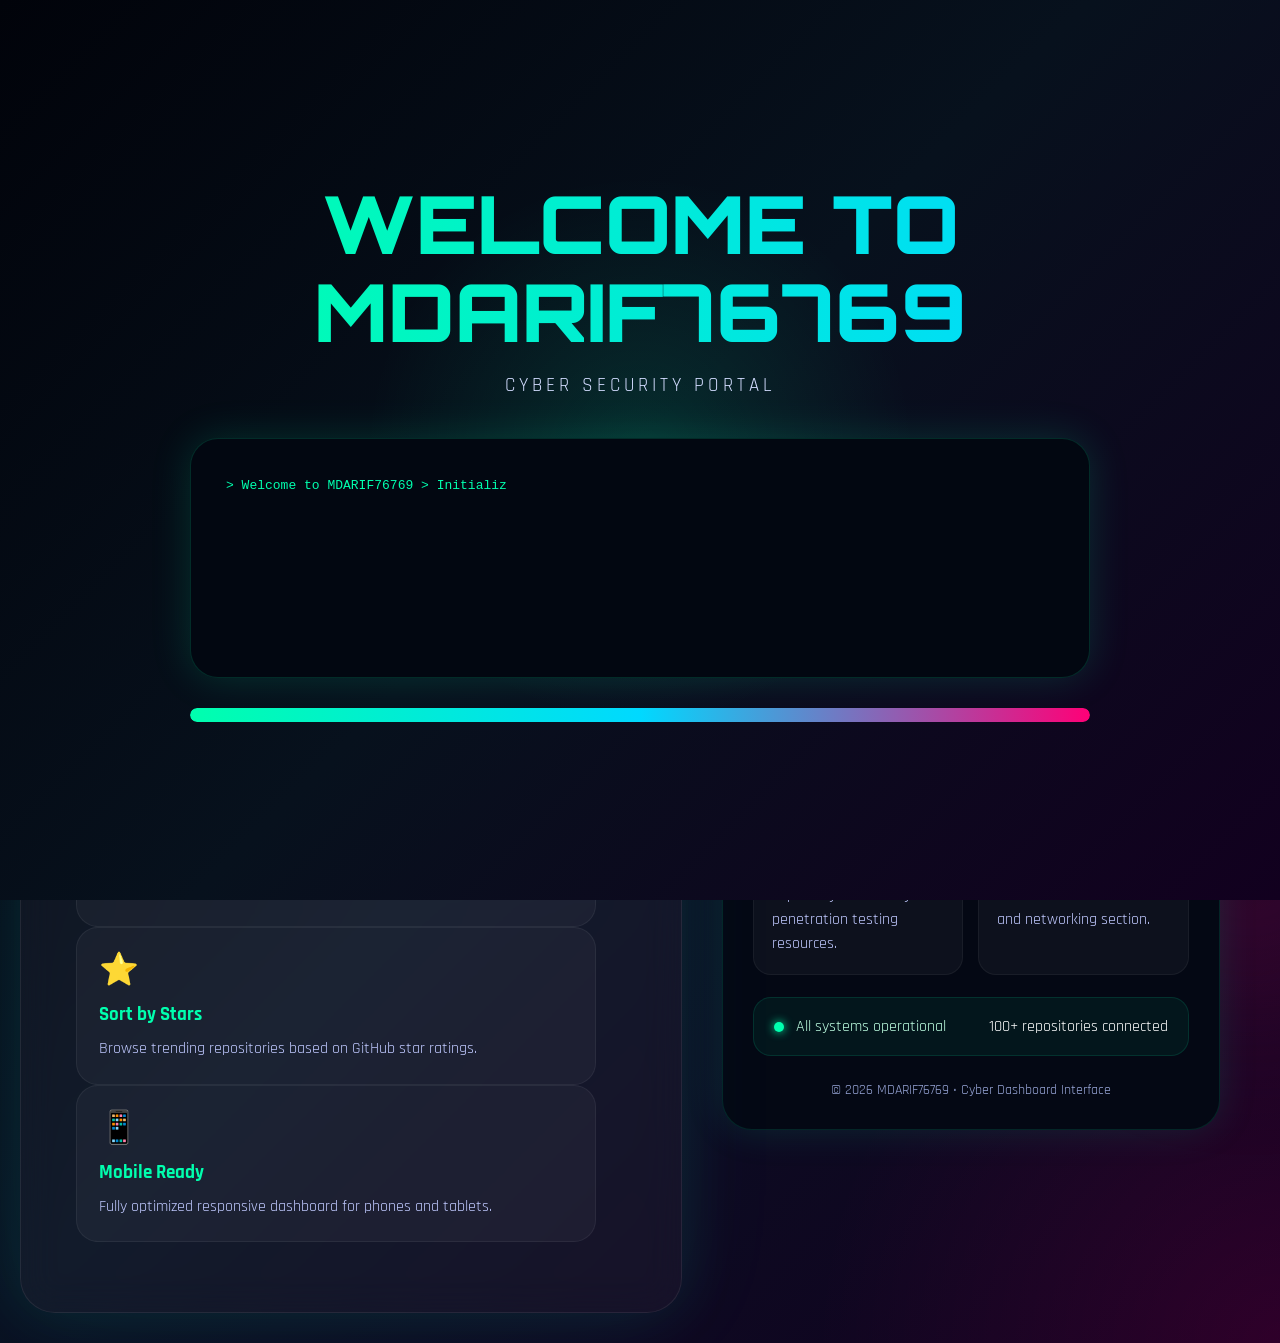
==== commit 1338d5fd: "Revise features section with new Full Search Games link Updated features section to include a link f" ====
--- a/index.html
+++ b/index.html
@@ -948,21 +948,18 @@
 </div>
 
 <!-- FEATURES -->
-
-<div class="features">
-
-<div class="feature">
-
-<div style="font-size:2rem;">🔍</div>
-
-<h3>Full Search</h3>
-
-<p>
-Search repositories instantly with real-time GitHub integration.
-</p>
-
-</div>
-
+<a href="https://mdarif76769.github.io/mdarif76769/games.html" style="text-decoration: none; color: inherit;">
+    <div class="features">
+        <div class="feature">
+            <div style="font-size:2rem;">🔍</div>
+            <h3>Full Search Games & Plays</h3>
+            <p>
+                Search games instantly with real-time GitHub integration.
+            </p>
+        </div>
+    </div>
+</a>
+   
 <div class="feature">
 
 <div style="font-size:2rem;">🏷️</div>
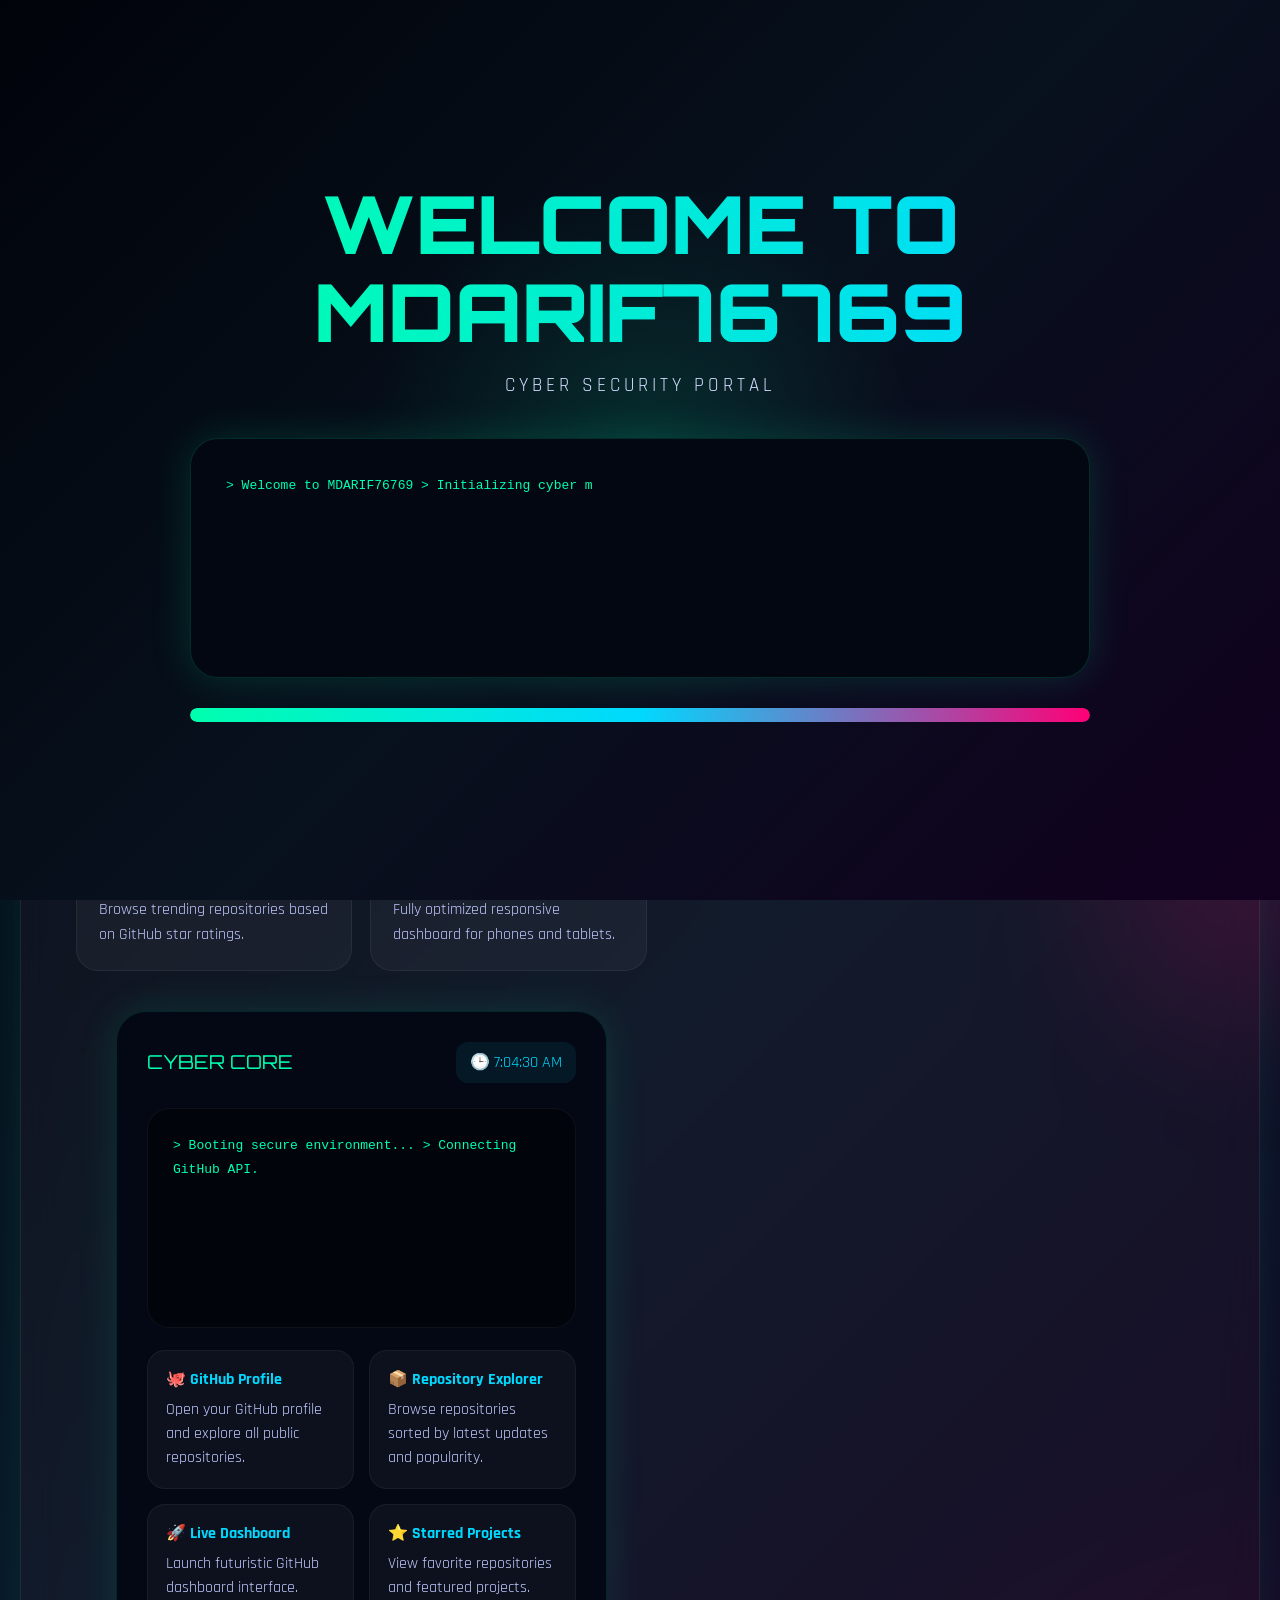
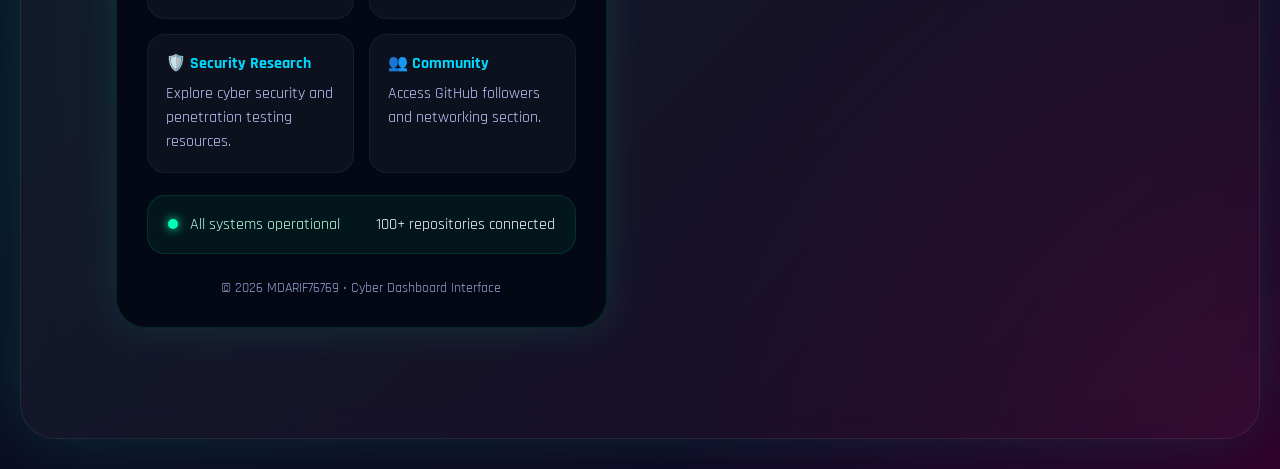
==== commit 40711b2d: "Update index.html" ====
--- a/index.html
+++ b/index.html
@@ -947,58 +947,47 @@
 
 </div>
 
-<!-- FEATURES -->
-<a href="https://mdarif76769.github.io/mdarif76769/games.html" style="text-decoration: none; color: inherit;">
-    <div class="features">
-        <div class="feature">
+<!-- FEATURES START -->
+<div class="features">
+
+    <!-- প্রথম ফিচার কার্ডটিতে সঠিকভাবে লিংক সেট করা হলো -->
+    <a href="https://mdarif76769.github.io/mdarif76769/games.html" style="text-decoration: none; color: inherit; display: block;">
+        <div class="feature" style="height: 100%;">
             <div style="font-size:2rem;">🔍</div>
             <h3>Full Search Games & Plays</h3>
             <p>
                 Search games instantly with real-time GitHub integration.
             </p>
         </div>
+    </a>
+       
+    <div class="feature">
+        <div style="font-size:2rem;">🏷️</div>
+        <h3>Language Filter</h3>
+        <p>
+            Filter repositories by programming language and technology stack.
+        </p>
     </div>
-</a>
-   
-<div class="feature">
-
-<div style="font-size:2rem;">🏷️</div>
-
-<h3>Language Filter</h3>
-
-<p>
-Filter repositories by programming language and technology stack.
-</p>
-
-</div>
-
-<div class="feature">
-
-<div style="font-size:2rem;">⭐</div>
-
-<h3>Sort by Stars</h3>
-
-<p>
-Browse trending repositories based on GitHub star ratings.
-</p>
-
-</div>
-
-<div class="feature">
-
-<div style="font-size:2rem;">📱</div>
-
-<h3>Mobile Ready</h3>
-
-<p>
-Fully optimized responsive dashboard for phones and tablets.
-</p>
-
-</div>
-
-</div>
-
-</div>
+
+    <div class="feature">
+        <div style="font-size:2rem;">⭐</div>
+        <h3>Sort by Stars</h3>
+        <p>
+            Browse trending repositories based on GitHub star ratings.
+        </p>
+    </div>
+
+    <div class="feature">
+        <div style="font-size:2rem;">📱</div>
+        <h3>Mobile Ready</h3>
+        <p>
+            Fully optimized responsive dashboard for phones and tablets.
+        </p>
+    </div>
+
+</div>
+<!-- FEATURES END -->
+
 
 <!-- RIGHT -->
 
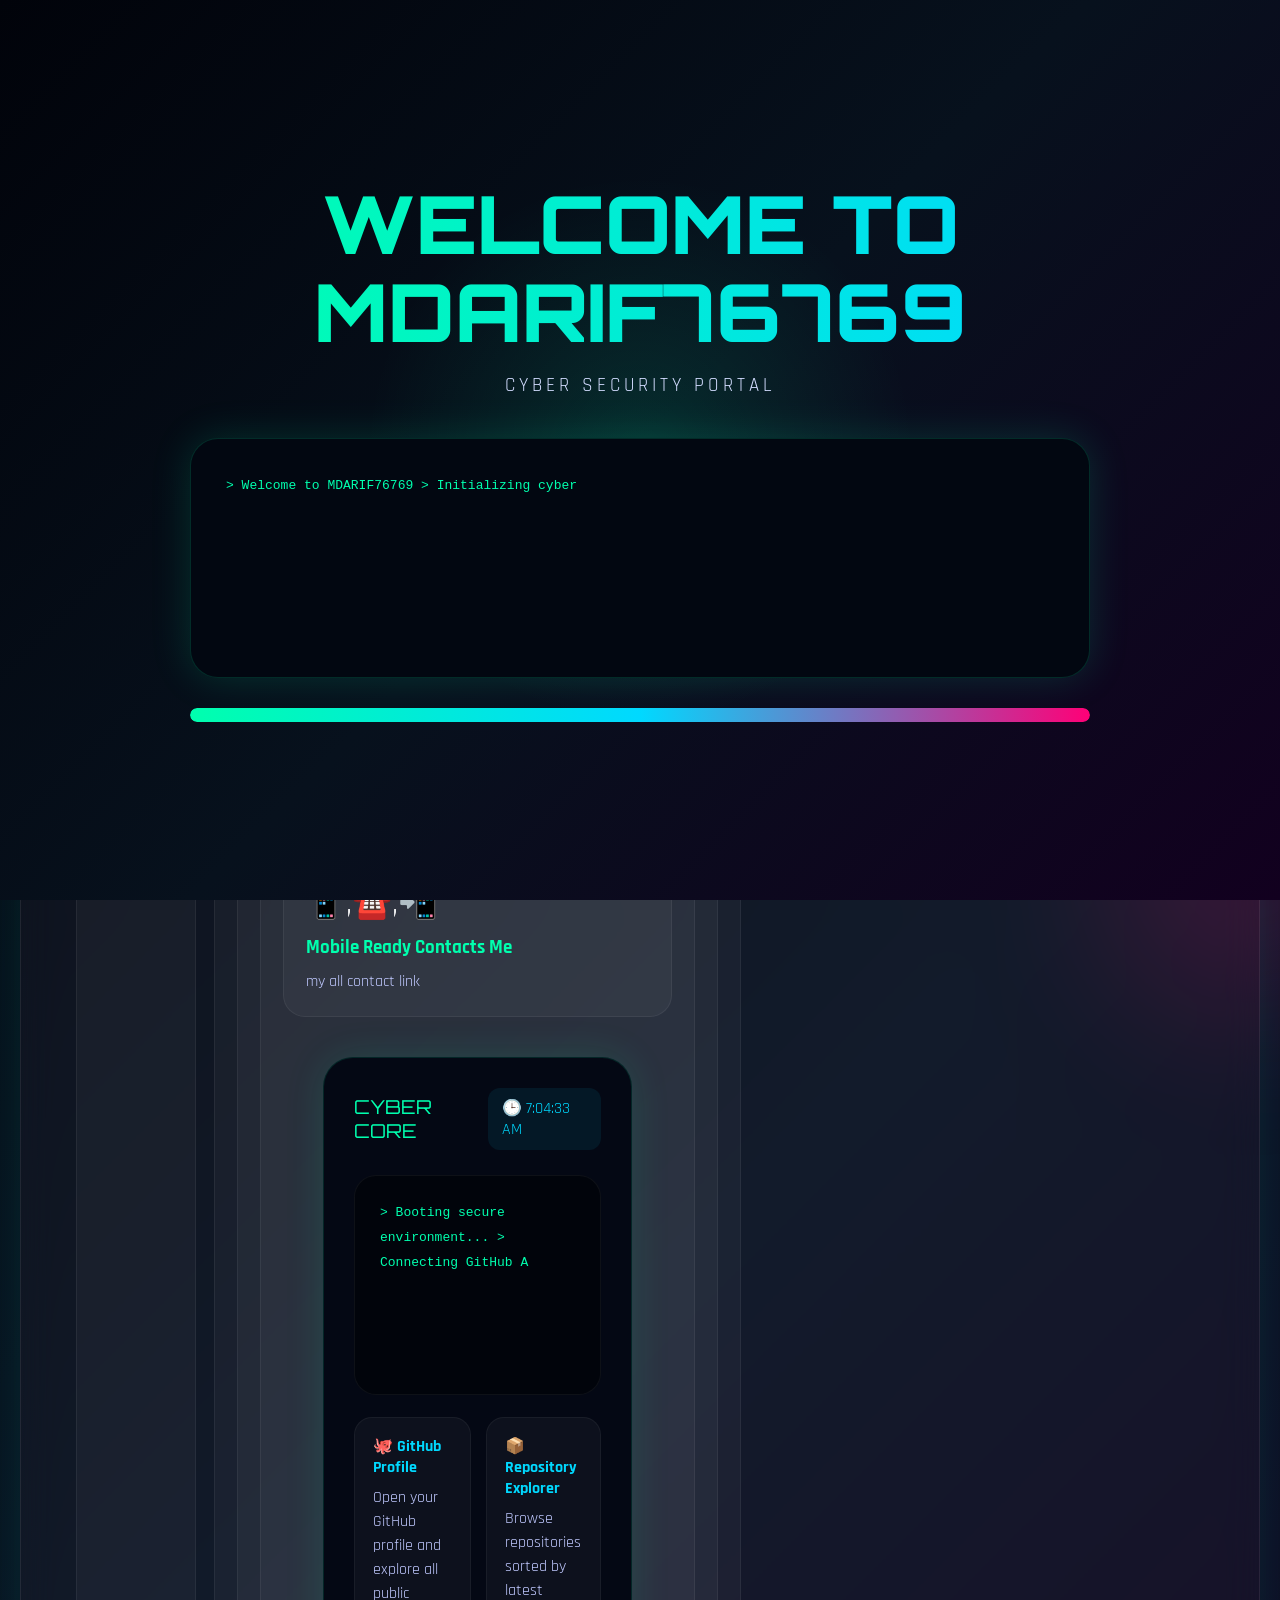
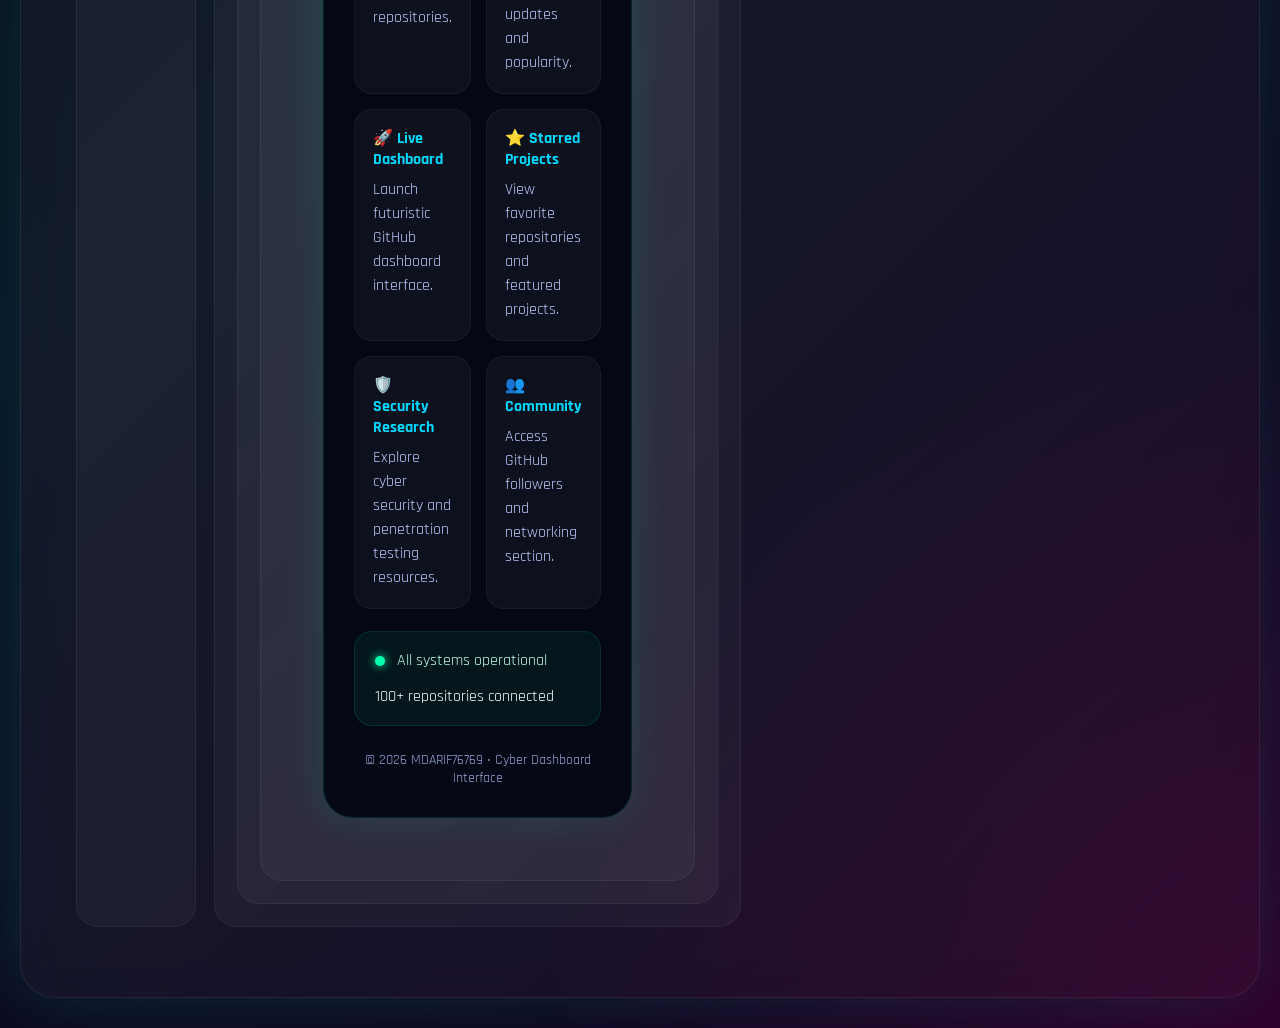
==== commit c3773c5a: "Refactor feature links in index.html" ====
--- a/index.html
+++ b/index.html
@@ -949,8 +949,6 @@
 
 <!-- FEATURES START -->
 <div class="features">
-
-    <!-- প্রথম ফিচার কার্ডটিতে সঠিকভাবে লিংক সেট করা হলো -->
     <a href="https://mdarif76769.github.io/mdarif76769/games.html" style="text-decoration: none; color: inherit; display: block;">
         <div class="feature" style="height: 100%;">
             <div style="font-size:2rem;">🔍</div>
@@ -962,30 +960,38 @@
     </a>
        
     <div class="feature">
-        <div style="font-size:2rem;">🏷️</div>
+       <a href="*" style="text-decoration: none; color: inherit; display: block;">
+         <div class="feature" style="height: 100%;">
+          <div style="font-size:2rem;">🏷️</div>
         <h3>Language Filter</h3>
         <p>
             Filter repositories by programming language and technology stack.
         </p>
     </div>
+  </a>
 
     <div class="feature">
-        <div style="font-size:2rem;">⭐</div>
+       <a href="*" style="text-decoration: none; color: inherit; display: block;">
+          <div class="feature" style="height: 100%;">
+           <div style="font-size:2rem;">⭐</div>
         <h3>Sort by Stars</h3>
         <p>
             Browse trending repositories based on GitHub star ratings.
         </p>
     </div>
+  </a>     
 
     <div class="feature">
-        <div style="font-size:2rem;">📱</div>
-        <h3>Mobile Ready</h3>
+       <a href="https://mdarif76769.github.io/mdarif76769/main/index.html" style="text-decoration: none; color: inherit; display: block;">
+          <div class="feature" style="height: 100%;">
+        <div style="font-size:2rem;">📱,☎️,📲</div>
+        <h3>Mobile Ready Contacts Me</h3>
         <p>
-            Fully optimized responsive dashboard for phones and tablets.
+            my all contact link 
         </p>
-    </div>
-
-</div>
+      </div>
+    </a>
+       
 <!-- FEATURES END -->
 
 
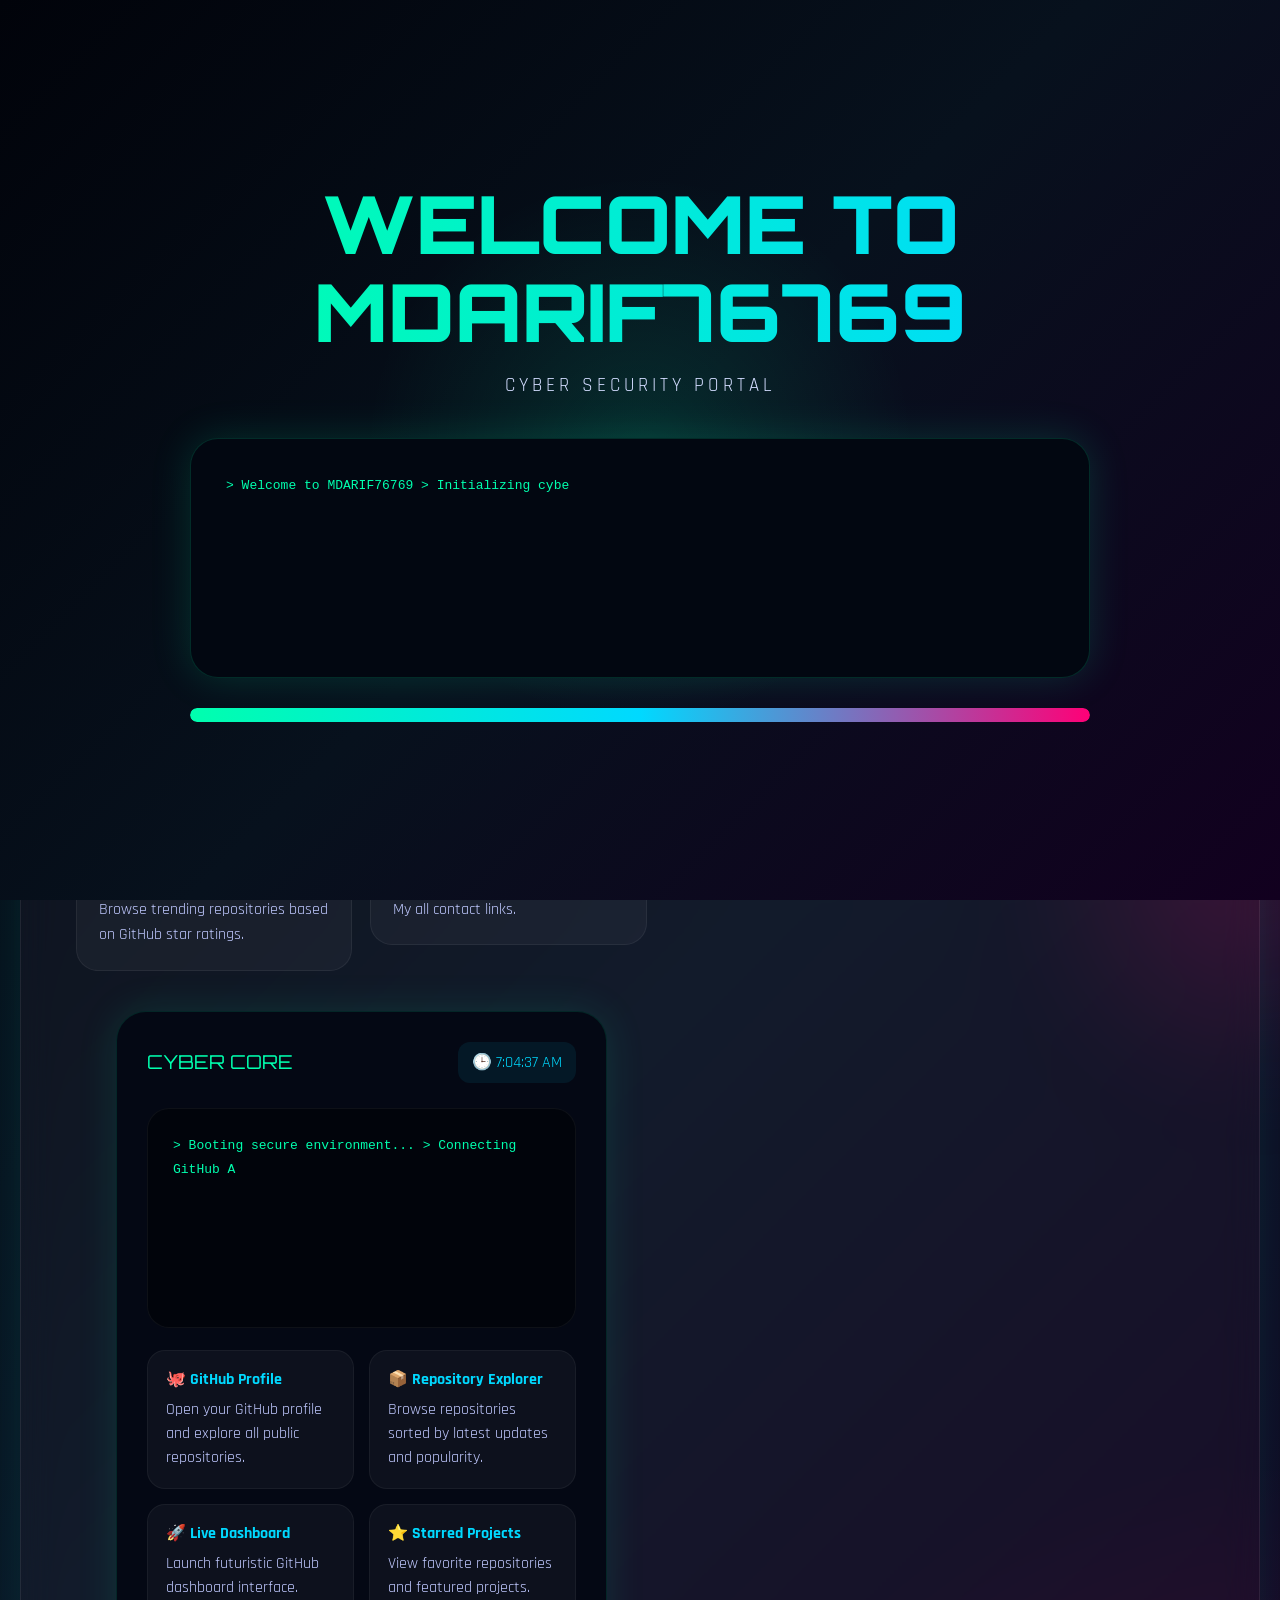
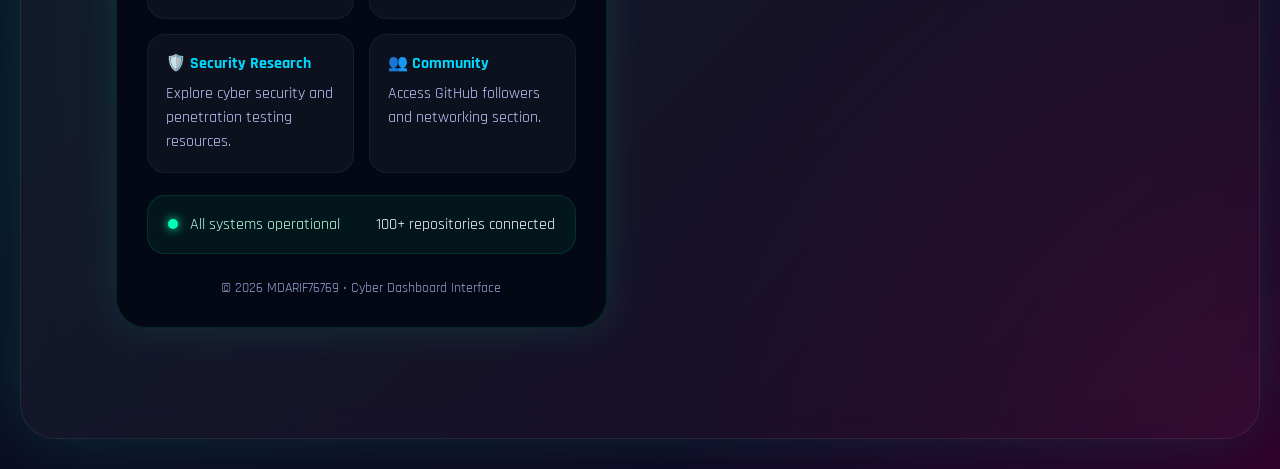
==== commit f505a542: "Refactor features section in index.html Updated feature descriptions and links in the HTML." ====
--- a/index.html
+++ b/index.html
@@ -949,49 +949,40 @@
 
 <!-- FEATURES START -->
 <div class="features">
+    
     <a href="https://mdarif76769.github.io/mdarif76769/games.html" style="text-decoration: none; color: inherit; display: block;">
-        <div class="feature" style="height: 100%;">
+        <div class="feature">
             <div style="font-size:2rem;">🔍</div>
             <h3>Full Search Games & Plays</h3>
-            <p>
-                Search games instantly with real-time GitHub integration.
-            </p>
+            <p>Search games instantly with real-time GitHub integration.</p>
         </div>
     </a>
        
-    <div class="feature">
-       <a href="*" style="text-decoration: none; color: inherit; display: block;">
-         <div class="feature" style="height: 100%;">
-          <div style="font-size:2rem;">🏷️</div>
-        <h3>Language Filter</h3>
-        <p>
-            Filter repositories by programming language and technology stack.
-        </p>
-    </div>
-  </a>
-
-    <div class="feature">
-       <a href="*" style="text-decoration: none; color: inherit; display: block;">
-          <div class="feature" style="height: 100%;">
-           <div style="font-size:2rem;">⭐</div>
-        <h3>Sort by Stars</h3>
-        <p>
-            Browse trending repositories based on GitHub star ratings.
-        </p>
-    </div>
-  </a>     
-
-    <div class="feature">
-       <a href="https://mdarif76769.github.io/mdarif76769/main/index.html" style="text-decoration: none; color: inherit; display: block;">
-          <div class="feature" style="height: 100%;">
-        <div style="font-size:2rem;">📱,☎️,📲</div>
-        <h3>Mobile Ready Contacts Me</h3>
-        <p>
-            my all contact link 
-        </p>
-      </div>
+    <a href="#" style="text-decoration: none; color: inherit; display: block;">
+        <div class="feature">
+            <div style="font-size:2rem;">🏷️</div>
+            <h3>Language Filter</h3>
+            <p>Filter repositories by programming language and technology stack.</p>
+        </div>
     </a>
-       
+
+    <a href="#" style="text-decoration: none; color: inherit; display: block;">
+        <div class="feature">
+            <div style="font-size:2rem;">⭐</div>
+            <h3>Sort by Stars</h3>
+            <p>Browse trending repositories based on GitHub star ratings.</p>
+        </div>
+    </a>
+
+    <a href="https://mdarif76769.github.io/mdarif76769/main/index.html" style="text-decoration: none; color: inherit; display: block;">
+        <div class="feature">
+            <div style="font-size:2rem;">📱,☎️,📲</div>
+            <h3>Mobile Ready Contacts Me</h3>
+            <p>My all contact links.</p>
+        </div>
+    </a>
+</div>
+
 <!-- FEATURES END -->
 
 
@@ -1019,6 +1010,7 @@
 
 <a href="https://github.com/mdarif76769"
 target="_blank"
+
 class="repo">
 
 <h4>🐙 GitHub Profile</h4>
